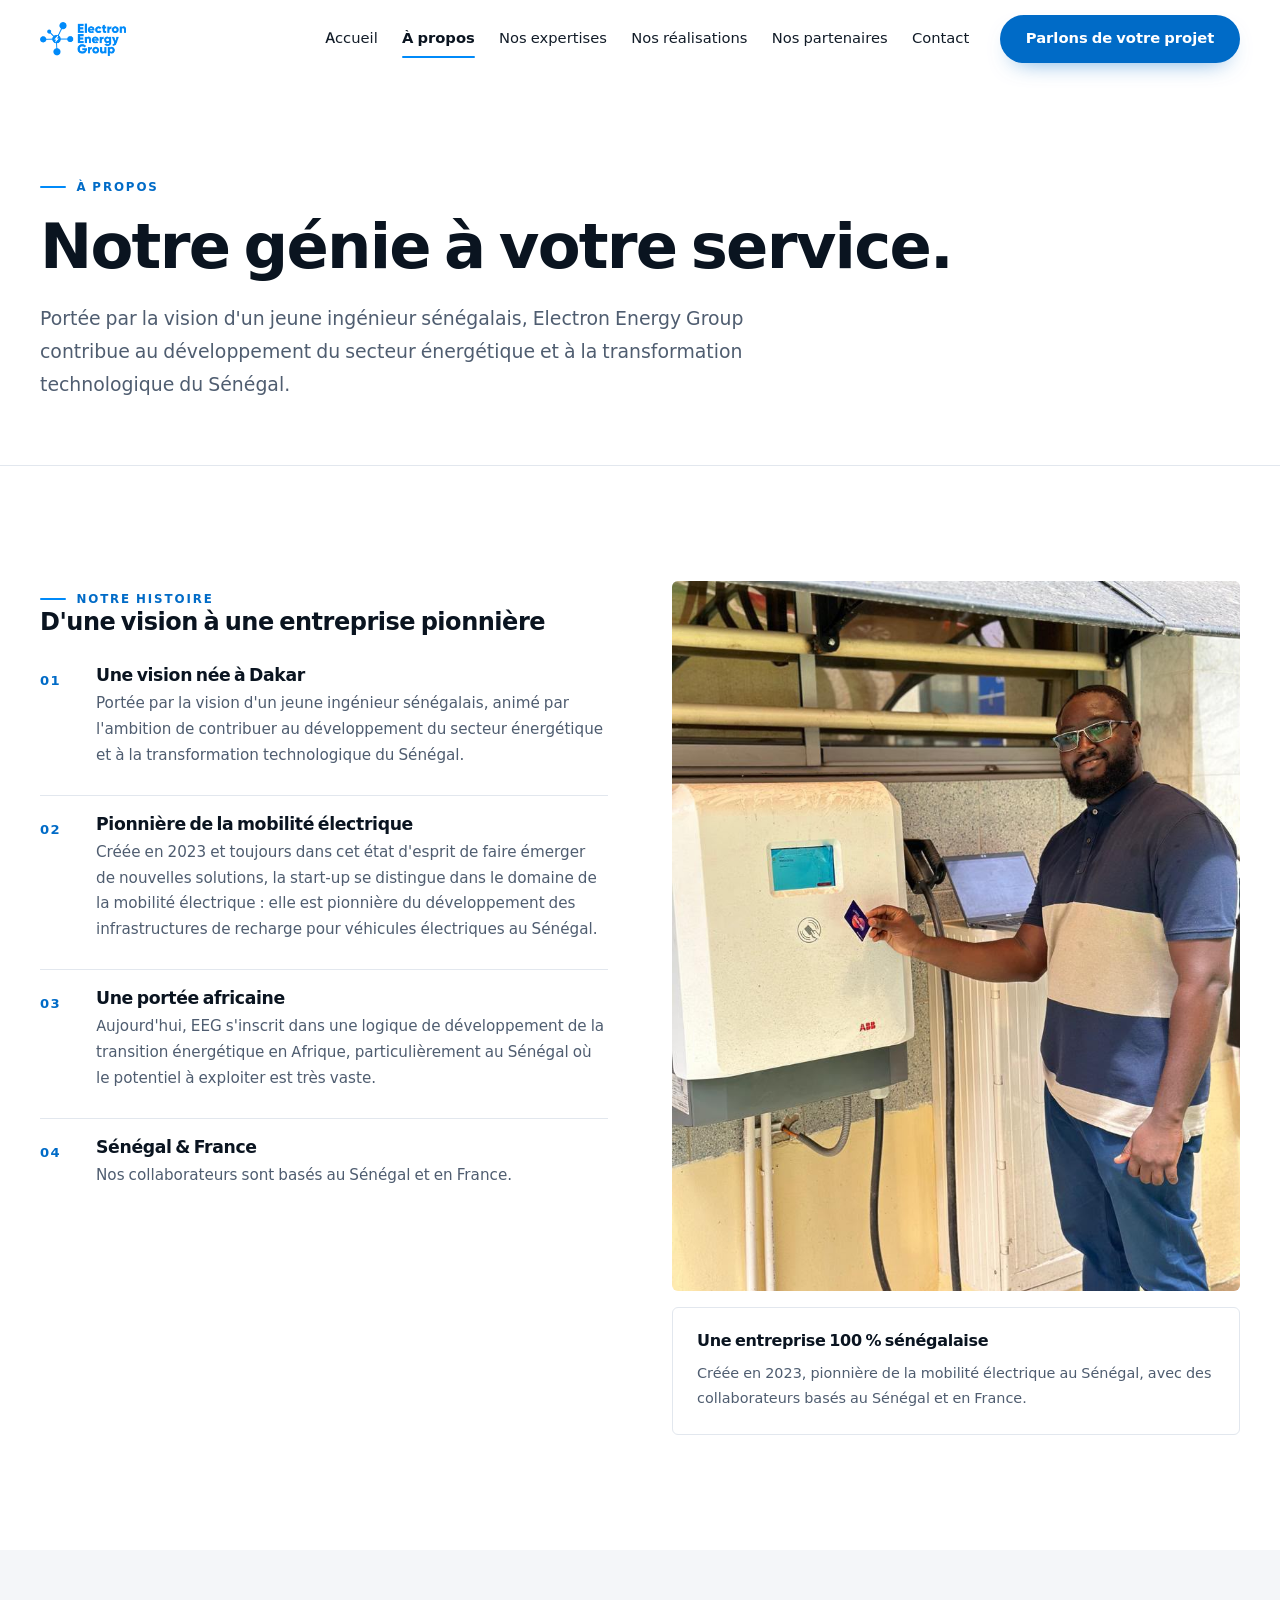
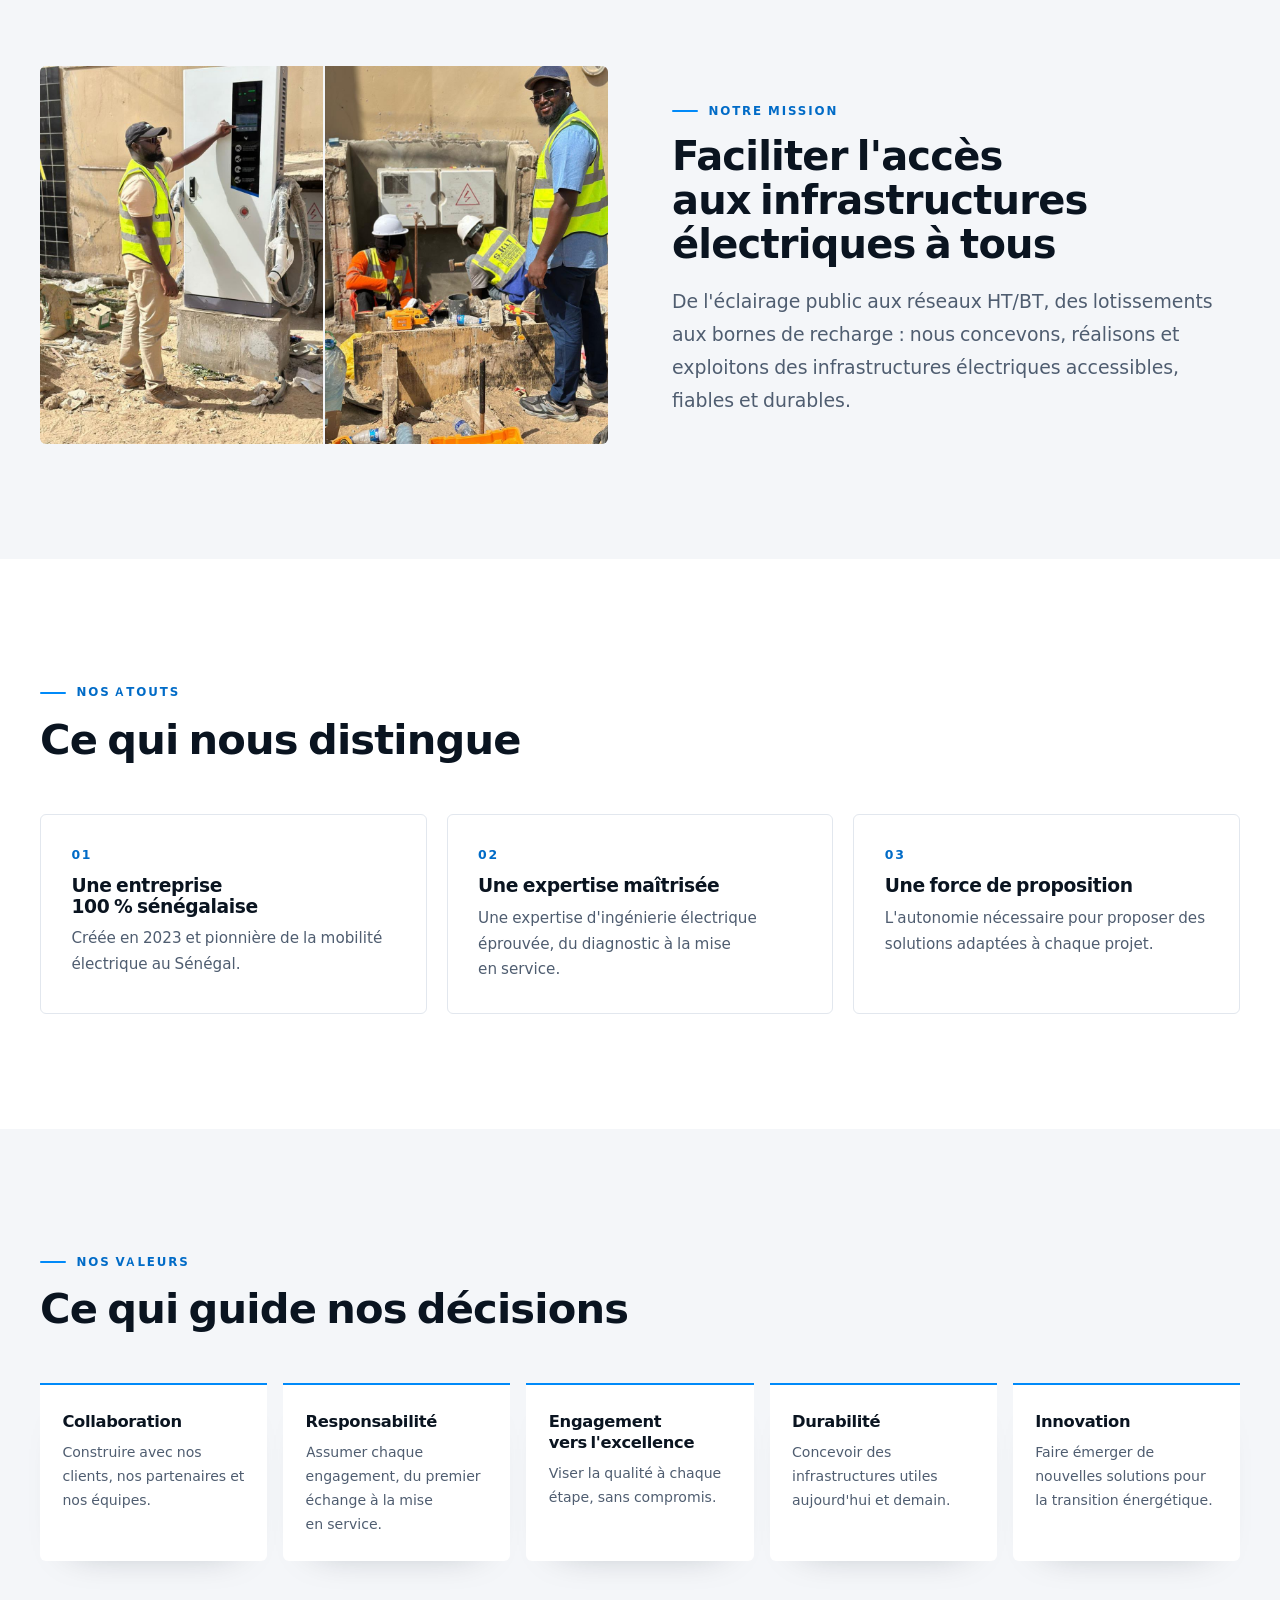
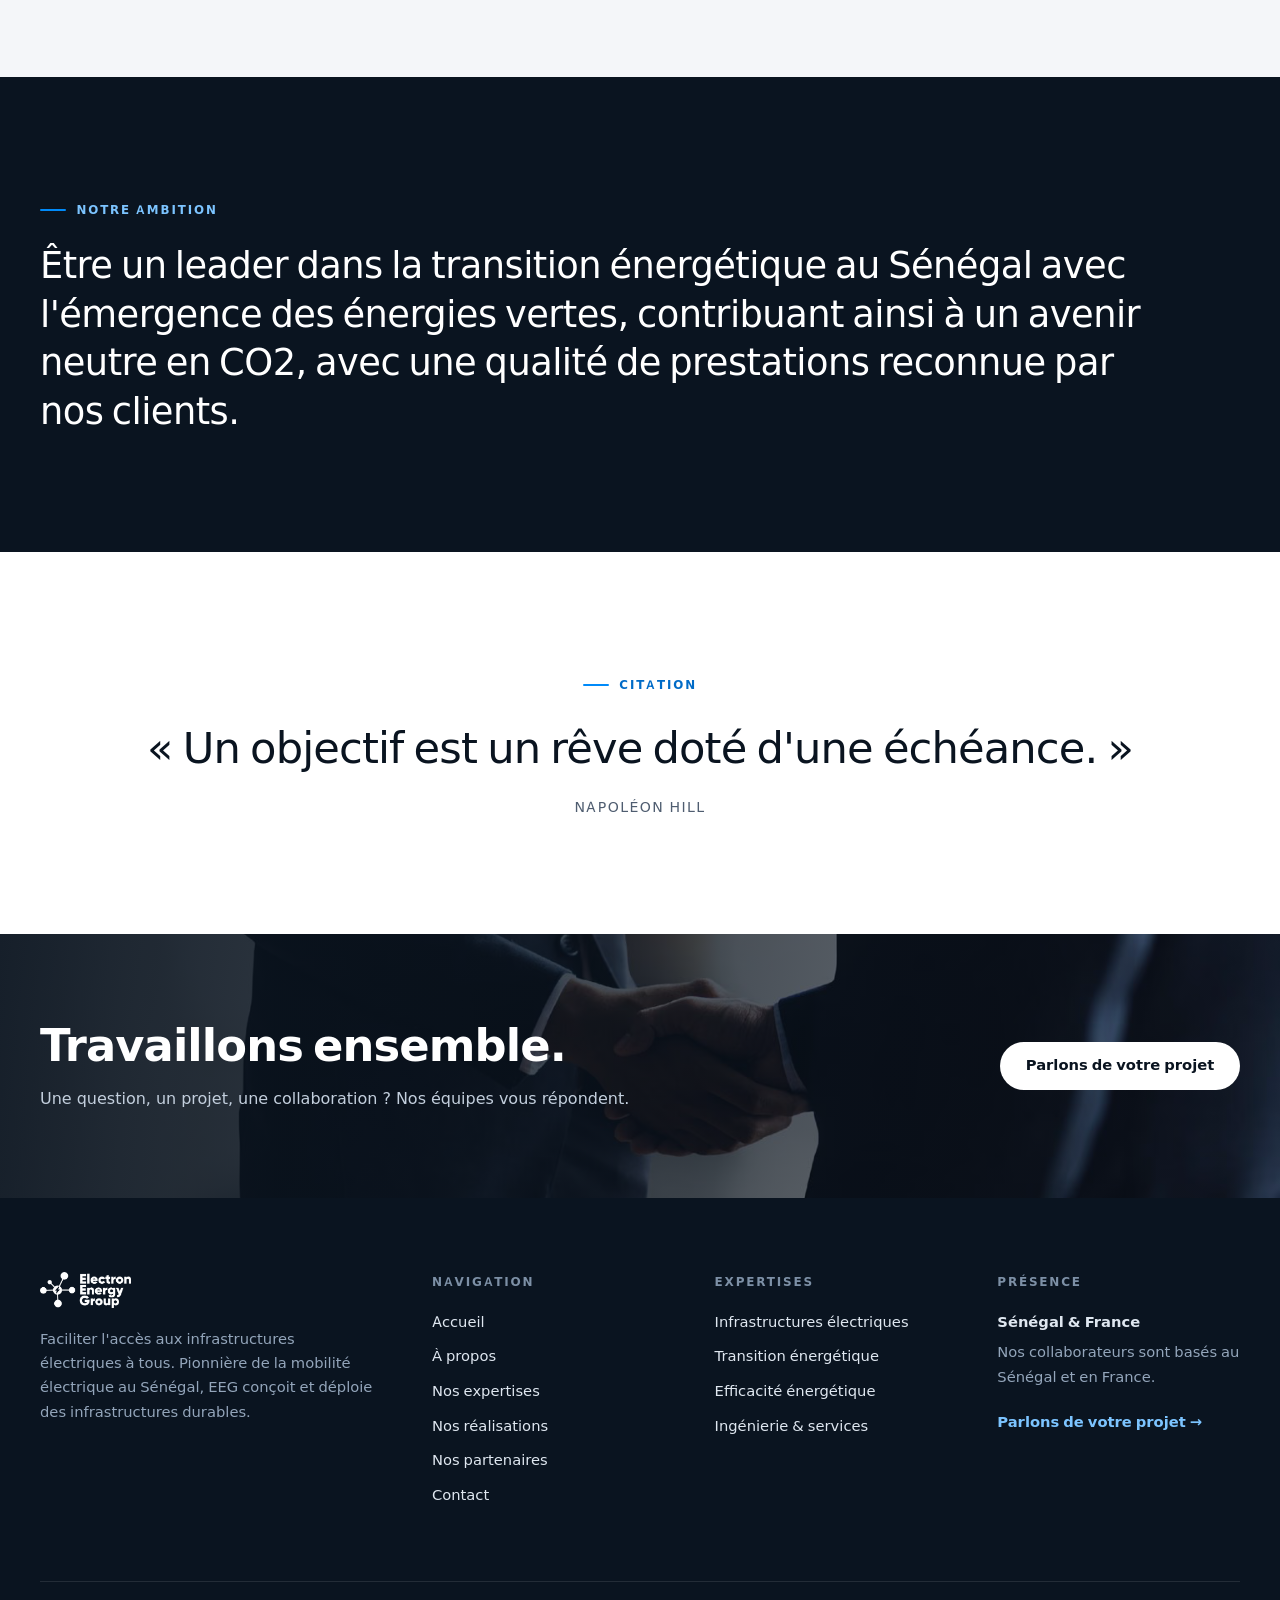
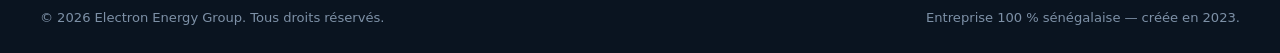
==== a-propos.html @ b35af1af "Publication initiale du site Electron Energy Group" ====
<!DOCTYPE html>
<html lang="fr">
<head>
  <meta charset="utf-8">
  <meta name="viewport" content="width=device-width, initial-scale=1">
  <title>À propos — Electron Energy Group | Notre génie à votre service</title>
  <meta name="description" content="Portée par un jeune ingénieur sénégalais, EEG contribue au développement du secteur énergétique et à la transformation technologique du Sénégal depuis 2023.">
  <link rel="canonical" href="https://electron-energy-group.example/a-propos.html">
  <meta property="og:type" content="website">
  <meta property="og:site_name" content="Electron Energy Group">
  <meta property="og:title" content="À propos — Electron Energy Group">
  <meta property="og:description" content="Notre génie à votre service : une entreprise sénégalaise créée en 2023, pionnière de la mobilité électrique au Sénégal.">
  <meta property="og:url" content="https://electron-energy-group.example/a-propos.html">
  <meta property="og:image" content="https://electron-energy-group.example/assets/img/realisation2.jpeg">
  <meta property="og:image:alt" content="Infrastructure électrique déployée par Electron Energy Group au Sénégal">
  <meta property="og:locale" content="fr_FR">
  <meta name="twitter:card" content="summary_large_image">
  <meta name="theme-color" content="#008af9">
  <link rel="icon" href="assets/img/favicon.ico" sizes="any">
  <link rel="icon" type="image/png" sizes="32x32" href="assets/img/favicon-32.png">
  <link rel="icon" type="image/png" sizes="16x16" href="assets/img/favicon-16.png">
  <link rel="apple-touch-icon" sizes="180x180" href="assets/img/favicon-180.png">
  <link rel="preload" href="assets/fonts/space-grotesk-latin.woff2" as="font" type="font/woff2" crossorigin>
  <link rel="preload" href="assets/fonts/inter-latin.woff2" as="font" type="font/woff2" crossorigin>
  <link rel="stylesheet" href="assets/css/style.css">
  <script>document.documentElement.classList.add('js');</script>
</head>
<body data-page="a-propos">
  <a class="skip-link" href="#contenu">Aller au contenu</a>

  <header class="site-header" id="entete">
    <div class="container header-inner">
      <a class="brand" href="index.html" aria-label="Electron Energy Group — accueil">
        <img src="assets/img/logo-eeg-320.png" alt="Electron Energy Group" width="320" height="127">
      </a>

      <nav class="main-nav" id="nav-principal" aria-label="Navigation principale">
        <ul>
          <li><a class="nav-link" href="index.html">Accueil</a></li>
          <li><a class="nav-link" href="a-propos.html" aria-current="page">À propos</a></li>
          <li><a class="nav-link" href="expertises.html">Nos expertises</a></li>
          <li><a class="nav-link" href="realisations.html">Nos réalisations</a></li>
          <li><a class="nav-link" href="partenaires.html">Nos partenaires</a></li>
          <li><a class="nav-link" href="contact.html">Contact</a></li>
        </ul>
        <a class="btn btn--primary nav-cta" href="contact.html">Parlons de votre projet</a>
      </nav>

      <button class="nav-toggle" type="button" aria-expanded="false" aria-controls="nav-principal" aria-label="Ouvrir le menu de navigation">
        <span></span><span></span><span></span>
      </button>
    </div>
  </header>

  <main id="contenu">
    <section class="page-hero">
      <div class="container">
        <p class="kicker">À propos</p>
        <h1>Notre génie à votre service.</h1>
        <p class="lead">Portée par la vision d'un jeune ingénieur sénégalais, Electron Energy Group contribue au développement du secteur énergétique et à la transformation technologique du Sénégal.</p>
      </div>
    </section>

    <!-- Le récit -->
    <section class="section" aria-labelledby="titre-recit">
      <div class="container split" style="align-items:start">
        <div class="reveal">
          <p class="kicker">Notre histoire</p>
          <h2 id="titre-recit" style="margin-bottom:1.9rem">D'une vision à une entreprise pionnière</h2>

          <ol class="story-list">
            <li class="story-item">
              <span class="story-num" aria-hidden="true">01</span>
              <div>
                <h3>Une vision née à Dakar</h3>
                <p>Portée par la vision d'un jeune ingénieur sénégalais, animé par l'ambition de contribuer au développement du secteur énergétique et à la transformation technologique du Sénégal.</p>
              </div>
            </li>
            <li class="story-item">
              <span class="story-num" aria-hidden="true">02</span>
              <div>
                <h3>Pionnière de la mobilité électrique</h3>
                <p>Créée en 2023 et toujours dans cet état d'esprit de faire émerger de nouvelles solutions, la start-up se distingue dans le domaine de la mobilité électrique : elle est pionnière du développement des infrastructures de recharge pour véhicules électriques au Sénégal.</p>
              </div>
            </li>
            <li class="story-item">
              <span class="story-num" aria-hidden="true">03</span>
              <div>
                <h3>Une portée africaine</h3>
                <p>Aujourd'hui, EEG s'inscrit dans une logique de développement de la transition énergétique en Afrique, particulièrement au Sénégal où le potentiel à exploiter est très vaste.</p>
              </div>
            </li>
            <li class="story-item">
              <span class="story-num" aria-hidden="true">04</span>
              <div>
                <h3>Sénégal &amp; France</h3>
                <p>Nos collaborateurs sont basés au Sénégal et en France.</p>
              </div>
            </li>
          </ol>
        </div>

        <div class="reveal" data-delai="1">
          <div class="split-media split-media--portrait">
            <img src="assets/img/realisation1.jpeg" alt="Réalisation d'EEG — infrastructure électrique déployée au Sénégal" width="810" height="1080" loading="lazy" decoding="async">
          </div>
          <div class="info-card" style="margin-top:1rem">
            <h3>Une entreprise 100 % sénégalaise</h3>
            <p>Créée en 2023, pionnière de la mobilité électrique au Sénégal, avec des collaborateurs basés au Sénégal et en France.</p>
          </div>
        </div>
      </div>
    </section>

    <!-- Mission -->
    <section class="section section--alt" aria-labelledby="titre-mission">
      <div class="container split split--media-first">
        <div class="media-pair media-pair--portrait reveal" style="border-radius:var(--radius)">
          <img src="assets/img/realisation2.jpeg" alt="Réalisation d'EEG — réseaux et raccordements électriques sur le terrain" width="810" height="1080" loading="lazy" decoding="async">
          <img src="assets/img/realisation3.jpeg" alt="Réalisation d'EEG — installation électrique sur le terrain au Sénégal" width="810" height="1080" loading="lazy" decoding="async">
        </div>
        <div class="split-copy reveal" data-delai="1">
          <p class="kicker">Notre mission</p>
          <h2 id="titre-mission">Faciliter l'accès aux infrastructures électriques à tous</h2>
          <p class="lead">De l'éclairage public aux réseaux HT/BT, des lotissements aux bornes de recharge : nous concevons, réalisons et exploitons des infrastructures électriques accessibles, fiables et durables.</p>
        </div>
      </div>
    </section>

    <!-- Atouts -->
    <section class="section" aria-labelledby="titre-atouts">
      <div class="container">
        <div class="section-head">
          <div class="section-head-copy reveal">
            <p class="kicker">Nos atouts</p>
            <h2 id="titre-atouts">Ce qui nous distingue</h2>
          </div>
        </div>

        <div class="grid-3">
          <article class="card reveal" style="padding:1.9rem">
            <p class="expertise-index">01</p>
            <h3 style="margin-top:.6rem">Une entreprise 100 % sénégalaise</h3>
            <p style="margin-top:.5rem;font-size:.95rem;color:var(--ardoise)">Créée en 2023 et pionnière de la mobilité électrique au Sénégal.</p>
          </article>
          <article class="card reveal" data-delai="1" style="padding:1.9rem">
            <p class="expertise-index">02</p>
            <h3 style="margin-top:.6rem">Une expertise maîtrisée</h3>
            <p style="margin-top:.5rem;font-size:.95rem;color:var(--ardoise)">Une expertise d'ingénierie électrique éprouvée, du diagnostic à la mise en service.</p>
          </article>
          <article class="card reveal" data-delai="2" style="padding:1.9rem">
            <p class="expertise-index">03</p>
            <h3 style="margin-top:.6rem">Une force de proposition</h3>
            <p style="margin-top:.5rem;font-size:.95rem;color:var(--ardoise)">L'autonomie nécessaire pour proposer des solutions adaptées à chaque projet.</p>
          </article>
        </div>
      </div>
    </section>

    <!-- Valeurs -->
    <section class="section section--alt" aria-labelledby="titre-valeurs">
      <div class="container">
        <div class="section-head">
          <div class="section-head-copy reveal">
            <p class="kicker">Nos valeurs</p>
            <h2 id="titre-valeurs">Ce qui guide nos décisions</h2>
          </div>
        </div>

        <div class="values-grid">
          <article class="value-card reveal">
            <h3>Collaboration</h3>
            <p>Construire avec nos clients, nos partenaires et nos équipes.</p>
          </article>
          <article class="value-card reveal" data-delai="1">
            <h3>Responsabilité</h3>
            <p>Assumer chaque engagement, du premier échange à la mise en service.</p>
          </article>
          <article class="value-card reveal" data-delai="2">
            <h3>Engagement vers l'excellence</h3>
            <p>Viser la qualité à chaque étape, sans compromis.</p>
          </article>
          <article class="value-card reveal" data-delai="3">
            <h3>Durabilité</h3>
            <p>Concevoir des infrastructures utiles aujourd'hui et demain.</p>
          </article>
          <article class="value-card reveal" data-delai="3">
            <h3>Innovation</h3>
            <p>Faire émerger de nouvelles solutions pour la transition énergétique.</p>
          </article>
        </div>
      </div>
    </section>

    <!-- Ambition -->
    <section class="section quote-band" aria-labelledby="titre-ambition">
      <div class="container">
        <p class="kicker reveal">Notre ambition</p>
        <blockquote id="titre-ambition" class="reveal" data-delai="1" style="margin-top:1.4rem">Être un leader dans la transition énergétique au Sénégal avec l'émergence des énergies vertes, contribuant ainsi à un avenir neutre en CO2, avec une qualité de prestations reconnue par nos clients.</blockquote>
      </div>
    </section>

    <!-- Citation -->
    <section class="section" aria-labelledby="titre-citation">
      <div class="container citation">
        <p class="kicker reveal" style="justify-content:center">Citation</p>
        <blockquote id="titre-citation" class="reveal" data-delai="1" style="margin-top:1.6rem">« Un objectif est un rêve doté d'une échéance. »</blockquote>
        <cite class="reveal" data-delai="2">Napoléon Hill</cite>
      </div>
    </section>

    <!-- CTA -->
    <section class="cta-band" aria-labelledby="titre-cta">
      <div class="cta-band-bg" aria-hidden="true">
        <picture>
          <source srcset="assets/img/bande-travaillons.avif" type="image/avif">
          <source srcset="assets/img/bande-travaillons.webp" type="image/webp">
          <img src="assets/img/bande-travaillons.jpg" alt="" width="1536" height="615" loading="lazy" decoding="async">
        </picture>
      </div>
      <div class="container cta-inner">
        <div>
          <h2 id="titre-cta">Travaillons ensemble.</h2>
          <p>Une question, un projet, une collaboration ? Nos équipes vous répondent.</p>
        </div>
        <a class="btn btn--light" href="contact.html">Parlons de votre projet</a>
      </div>
    </section>
  </main>

  <footer class="site-footer">
    <div class="container footer-grid">
      <div class="footer-brand">
        <img src="assets/img/logo-eeg-blanc-320.png" alt="Electron Energy Group" width="320" height="127" loading="lazy">
        <p>Faciliter l'accès aux infrastructures électriques à tous. Pionnière de la mobilité électrique au Sénégal, EEG conçoit et déploie des infrastructures durables.</p>
      </div>

      <nav aria-label="Navigation du pied de page">
        <p class="footer-title">Navigation</p>
        <ul class="footer-list">
          <li><a href="index.html">Accueil</a></li>
          <li><a href="a-propos.html">À propos</a></li>
          <li><a href="expertises.html">Nos expertises</a></li>
          <li><a href="realisations.html">Nos réalisations</a></li>
          <li><a href="partenaires.html">Nos partenaires</a></li>
          <li><a href="contact.html">Contact</a></li>
        </ul>
      </nav>

      <div>
        <p class="footer-title">Expertises</p>
        <ul class="footer-list">
          <li><a href="expertises.html#infrastructures">Infrastructures électriques</a></li>
          <li><a href="expertises.html#transition">Transition énergétique</a></li>
          <li><a href="expertises.html#efficacite">Efficacité énergétique</a></li>
          <li><a href="expertises.html#ingenierie">Ingénierie &amp; services</a></li>
        </ul>
      </div>

      <div>
        <p class="footer-title">Présence</p>
        <p class="footer-note"><strong>Sénégal &amp; France</strong>Nos collaborateurs sont basés au Sénégal et en France.</p>
        <a class="footer-cta" href="contact.html">Parlons de votre projet →</a>
      </div>
    </div>

    <div class="container footer-bottom">
      <p>© <span id="annee">2026</span> Electron Energy Group. Tous droits réservés.</p>
      <p>Entreprise 100 % sénégalaise — créée en 2023.</p>
    </div>
  </footer>

  <script src="assets/js/main.js" defer></script>
</body>
</html>
---- assets/css/style.css ----
/* ==========================================================================
   Electron Energy Group — Feuille de styles du site institutionnel
   Typographie : Space Grotesk (titres) + Inter (texte) — auto-hébergées
   Palette : bleu de marque #008af9, encre #0a1420, neutres élégants
   ========================================================================== */

/* ----------------------------- Polices ----------------------------- */
@font-face {
  font-family: 'Space Grotesk';
  font-style: normal;
  font-weight: 400 700;
  font-display: swap;
  src: url('../fonts/space-grotesk-latin.woff2') format('woff2');
  unicode-range: U+0000-00FF, U+0131, U+0152-0153, U+02BB-02BC, U+02C6, U+02DA,
    U+02DC, U+0304, U+0308, U+0329, U+2000-206F, U+2074, U+20AC, U+2122, U+2191,
    U+2193, U+2212, U+2215, U+FEFF, U+FFFD;
}
@font-face {
  font-family: 'Space Grotesk';
  font-style: normal;
  font-weight: 400 700;
  font-display: swap;
  src: url('../fonts/space-grotesk-latin-ext.woff2') format('woff2');
  unicode-range: U+0100-02BA, U+02BD-02C5, U+02C7-02CC, U+02CE-02D7, U+02DD-02FF,
    U+0304, U+0308, U+0329, U+1D00-1DBF, U+1E00-1E9F, U+1EF2-1EFF, U+2020,
    U+20A0-20AB, U+20AD-20C0, U+2113, U+2C60-2C7F, U+A720-A7FF;
}
@font-face {
  font-family: 'Inter';
  font-style: normal;
  font-weight: 400 700;
  font-display: swap;
  src: url('../fonts/inter-latin.woff2') format('woff2');
  unicode-range: U+0000-00FF, U+0131, U+0152-0153, U+02BB-02BC, U+02C6, U+02DA,
    U+02DC, U+0304, U+0308, U+0329, U+2000-206F, U+2074, U+20AC, U+2122, U+2191,
    U+2193, U+2212, U+2215, U+FEFF, U+FFFD;
}
@font-face {
  font-family: 'Inter';
  font-style: normal;
  font-weight: 400 700;
  font-display: swap;
  src: url('../fonts/inter-latin-ext.woff2') format('woff2');
  unicode-range: U+0100-02BA, U+02BD-02C5, U+02C7-02CC, U+02CE-02D7, U+02DD-02FF,
    U+0304, U+0308, U+0329, U+1D00-1DBF, U+1E00-1E9F, U+1EF2-1EFF, U+2020,
    U+20A0-20AB, U+20AD-20C0, U+2113, U+2C60-2C7F, U+A720-A7FF;
}

/* ----------------------------- Fondations ----------------------------- */
:root {
  --bleu: #008af9;
  --bleu-700: #006bc7;
  --bleu-800: #0059a8;
  --nuit: #0a1420;
  --encre: #121c28;
  --ardoise: #4f5d70;
  --brume: #f4f6f9;
  --ligne: #e2e7ee;
  --ligne-forte: #cbd5e1;
  --azur: #e9f3fe;
  --blanc: #ffffff;
  --font-display: 'Space Grotesk', 'Inter', system-ui, sans-serif;
  --font-body: 'Inter', system-ui, -apple-system, 'Segoe UI', sans-serif;
  --gouttiere: clamp(1.25rem, 4vw, 2.5rem);
  --radius: 6px;
  --section-y: clamp(4.25rem, 9vw, 7.5rem);
  --tete-h: 78px;
}

*,
*::before,
*::after {
  box-sizing: border-box;
}

html {
  scroll-behavior: smooth;
  -webkit-text-size-adjust: 100%;
}

section[id],
article[id],
div[id] {
  scroll-margin-top: calc(var(--tete-h) + 1rem);
}

body {
  margin: 0;
  font-family: var(--font-body);
  font-size: 1rem;
  line-height: 1.7;
  color: var(--encre);
  background: var(--blanc);
  -webkit-font-smoothing: antialiased;
  text-rendering: optimizeLegibility;
}

h1,
h2,
h3,
h4 {
  margin: 0;
  font-family: var(--font-display);
  font-weight: 600;
  line-height: 1.1;
  letter-spacing: -0.02em;
  color: var(--nuit);
  text-wrap: balance;
}

p {
  margin: 0;
  text-wrap: pretty;
}

ul,
ol {
  margin: 0;
  padding: 0;
}

img {
  max-width: 100%;
  height: auto;
}

a {
  color: var(--bleu-700);
  text-decoration-thickness: 1px;
  text-underline-offset: 3px;
}

a:hover {
  color: var(--bleu-800);
}

:focus-visible {
  outline: 2px solid var(--bleu);
  outline-offset: 3px;
  border-radius: 2px;
}

::selection {
  background: var(--bleu);
  color: #fff;
}

/* ----------------------------- Utilitaires ----------------------------- */
.container {
  width: min(100% - 2 * var(--gouttiere), 1200px);
  margin-inline: auto;
}

.section {
  padding-block: var(--section-y);
}

.section--serree {
  padding-block: clamp(3rem, 6vw, 4.5rem);
}

.section--alt {
  background: var(--brume);
}

.section--nuit {
  background: var(--nuit);
  color: #e7edf5;
}

.section--nuit h2,
.section--nuit h3 {
  color: #fff;
}

.section--nuit .lead,
.section--nuit .point-list li,
.section--nuit .section-note,
.section--nuit .figure figcaption {
  color: #b9c6d6;
}

.sr-only {
  position: absolute;
  width: 1px;
  height: 1px;
  padding: 0;
  margin: -1px;
  overflow: hidden;
  clip: rect(0 0 0 0);
  white-space: nowrap;
  border: 0;
}

.skip-link {
  position: fixed;
  top: 0.75rem;
  left: 0.75rem;
  z-index: 200;
  padding: 0.7rem 1.1rem;
  background: var(--nuit);
  color: #fff;
  border-radius: 4px;
  font-size: 0.9rem;
  font-weight: 600;
  text-decoration: none;
  transform: translateY(-160%);
  transition: transform 0.2s ease;
}

.skip-link:focus-visible {
  transform: none;
  color: #fff;
}

.kicker {
  display: inline-flex;
  align-items: center;
  gap: 0.65rem;
  font-family: var(--font-body);
  font-size: 0.74rem;
  font-weight: 600;
  letter-spacing: 0.16em;
  text-transform: uppercase;
  color: var(--bleu-700);
}

.kicker::before {
  content: '';
  width: 26px;
  height: 2px;
  background: var(--bleu);
  border-radius: 2px;
}

.lead {
  font-size: clamp(1.04rem, 1.5vw, 1.18rem);
  line-height: 1.75;
  color: var(--ardoise);
  max-width: 62ch;
}

.section-head {
  display: flex;
  align-items: flex-end;
  justify-content: space-between;
  gap: 2rem;
  margin-bottom: clamp(2.2rem, 4vw, 3.2rem);
}

.section-head .section-head-copy {
  max-width: 720px;
}

.section-head h2 {
  font-size: clamp(1.75rem, 3.4vw, 2.6rem);
  margin-top: 0.9rem;
}

.section-head .lead {
  margin-top: 1rem;
}

.link-arrow {
  display: inline-flex;
  align-items: center;
  gap: 0.5rem;
  font-size: 0.92rem;
  font-weight: 600;
  color: var(--bleu-700);
  text-decoration: none;
  white-space: nowrap;
}

.link-arrow::after {
  content: '→';
  transition: transform 0.2s ease;
}

.link-arrow:hover::after {
  transform: translateX(4px);
}

/* Animation d'apparition */
html.js .reveal {
  opacity: 0;
  transform: translateY(18px);
  transition: opacity 0.7s ease, transform 0.7s ease;
}

html.js .reveal.is-visible {
  opacity: 1;
  transform: none;
}

html.js .reveal[data-delai='1'] {
  transition-delay: 0.08s;
}

html.js .reveal[data-delai='2'] {
  transition-delay: 0.16s;
}

html.js .reveal[data-delai='3'] {
  transition-delay: 0.24s;
}

/* ----------------------------- Boutons ----------------------------- */
.btn {
  display: inline-flex;
  align-items: center;
  justify-content: center;
  gap: 0.55rem;
  padding: 0.88rem 1.55rem;
  border: 1px solid transparent;
  border-radius: 999px;
  font-family: var(--font-body);
  font-size: 0.92rem;
  font-weight: 600;
  line-height: 1.2;
  text-decoration: none;
  cursor: pointer;
  transition: background 0.2s ease, color 0.2s ease, border-color 0.2s ease,
    transform 0.2s ease, box-shadow 0.2s ease;
}

.btn--primary {
  background: var(--bleu-700);
  color: #fff;
  box-shadow: 0 10px 24px -14px rgba(0, 107, 199, 0.75);
}

.btn--primary:hover {
  background: var(--bleu-800);
  color: #fff;
  transform: translateY(-1px);
}

.btn--ghost {
  background: transparent;
  border-color: var(--ligne-forte);
  color: var(--nuit);
}

.btn--ghost:hover {
  border-color: var(--bleu);
  color: var(--bleu-700);
}

.btn--light {
  background: #fff;
  color: var(--nuit);
}

.btn--light:hover {
  background: var(--azur);
  color: var(--nuit);
}

.btn--sm {
  padding: 0.65rem 1.15rem;
  font-size: 0.86rem;
}

.btn-group {
  display: flex;
  flex-wrap: wrap;
  gap: 0.8rem;
  margin-top: 1.9rem;
}

/* ----------------------------- En-tête ----------------------------- */
.site-header {
  position: sticky;
  top: 0;
  z-index: 100;
  background: rgba(255, 255, 255, 0.92);
  -webkit-backdrop-filter: blur(14px);
  backdrop-filter: blur(14px);
  border-bottom: 1px solid transparent;
  transition: box-shadow 0.25s ease, border-color 0.25s ease,
    background 0.25s ease;
}

.site-header.is-scrolled {
  border-bottom-color: var(--ligne);
  box-shadow: 0 12px 34px -26px rgba(10, 20, 32, 0.5);
}

.header-inner {
  display: flex;
  align-items: center;
  justify-content: space-between;
  gap: 2rem;
  height: var(--tete-h);
}

.brand {
  display: inline-flex;
  align-items: center;
  flex-shrink: 0;
}

.brand img {
  display: block;
  height: 34px;
  width: auto;
}

.main-nav {
  display: flex;
  align-items: center;
  gap: clamp(1rem, 2.4vw, 2.2rem);
}

.main-nav ul {
  display: flex;
  align-items: center;
  gap: clamp(0.9rem, 1.9vw, 1.7rem);
  list-style: none;
}

.nav-link {
  position: relative;
  display: inline-block;
  padding: 0.4rem 0;
  font-size: 0.92rem;
  font-weight: 500;
  color: var(--encre);
  text-decoration: none;
  white-space: nowrap;
}

.nav-link::after {
  content: '';
  position: absolute;
  left: 0;
  bottom: 0;
  width: 100%;
  height: 2px;
  background: var(--bleu);
  border-radius: 2px;
  transform: scaleX(0);
  transform-origin: left;
  transition: transform 0.25s ease;
}

.nav-link:hover::after,
.nav-link[aria-current='page']::after {
  transform: scaleX(1);
}

.nav-link[aria-current='page'] {
  font-weight: 600;
  color: var(--nuit);
}

.nav-toggle {
  display: none;
  align-items: center;
  justify-content: center;
  flex-direction: column;
  gap: 5px;
  width: 44px;
  height: 44px;
  padding: 0;
  border: 0;
  border-radius: 999px;
  background: transparent;
  cursor: pointer;
}

.nav-toggle span {
  display: block;
  width: 22px;
  height: 2px;
  border-radius: 2px;
  background: var(--nuit);
  transition: transform 0.3s ease, opacity 0.2s ease, background 0.2s ease;
}

/* État menu ouvert (mobile) */
body.nav-open {
  overflow: hidden;
}

body.nav-open .site-header {
  background: var(--nuit);
  border-bottom-color: transparent;
  box-shadow: none;
}

body.nav-open .brand img {
  filter: brightness(0) invert(1);
}

body.nav-open .nav-toggle span {
  background: #fff;
}

body.nav-open .nav-toggle span:nth-child(1) {
  transform: translateY(7px) rotate(45deg);
}

body.nav-open .nav-toggle span:nth-child(2) {
  opacity: 0;
}

body.nav-open .nav-toggle span:nth-child(3) {
  transform: translateY(-7px) rotate(-45deg);
}

/* ----------------------------- Héros ----------------------------- */
.hero-home {
  padding-block: clamp(3.5rem, 7vw, 6rem);
  overflow: hidden;
}

.hero-grid {
  display: grid;
  grid-template-columns: 1.04fr 0.96fr;
  align-items: center;
  gap: clamp(2.5rem, 6vw, 5.5rem);
}

.hero-copy .kicker {
  margin-bottom: 1.15rem;
}

.hero-copy h1 {
  font-size: clamp(2.5rem, 5.4vw, 4.4rem);
  letter-spacing: -0.03em;
}

.hero-copy h1 em {
  font-style: normal;
  color: var(--bleu);
}

.hero-copy .lead {
  margin-top: 1.5rem;
  max-width: 46ch;
}

.hero-frame {
  position: relative;
}

.hero-frame::before {
  content: '';
  position: absolute;
  inset: 16px -16px -16px 16px;
  border: 1px solid var(--ligne-forte);
  border-radius: var(--radius);
}

.hero-media {
  position: relative;
  aspect-ratio: 4 / 3;
  overflow: hidden;
  border-radius: var(--radius);
  background: var(--brume);
}

.hero-media img {
  display: block;
  width: 100%;
  height: 100%;
  object-fit: cover;
}

.hero-media::after {
  content: '';
  position: absolute;
  inset: auto 0 0 0;
  height: 34%;
  background: linear-gradient(to top, rgba(10, 20, 32, 0.32), transparent);
  pointer-events: none;
}

.page-hero {
  padding-block: clamp(3.4rem, 7vw, 5.6rem) clamp(2.6rem, 5vw, 4rem);
  border-bottom: 1px solid var(--ligne);
}

.page-hero .kicker {
  margin-bottom: 1rem;
}

.page-hero h1 {
  font-size: clamp(2.3rem, 5vw, 3.9rem);
  letter-spacing: -0.028em;
  max-width: 22ch;
}

.page-hero .lead {
  margin-top: 1.3rem;
}

/* ----------------------------- Chiffres clés ----------------------------- */
.stats {
  border-block: 1px solid var(--ligne);
  background: var(--blanc);
}

.stats-grid {
  display: grid;
  grid-template-columns: repeat(4, 1fr);
}

.stat {
  padding: clamp(1.6rem, 3vw, 2.5rem) clamp(1rem, 2.2vw, 2rem);
  border-left: 1px solid var(--ligne);
}

.stat:first-child {
  border-left: 0;
  padding-left: 0;
}

.stat-value {
  font-family: var(--font-display);
  font-size: clamp(1.75rem, 3vw, 2.45rem);
  font-weight: 600;
  line-height: 1.05;
  letter-spacing: -0.02em;
  color: var(--nuit);
}

.stat-label {
  margin-top: 0.5rem;
  font-size: 0.86rem;
  line-height: 1.5;
  color: var(--ardoise);
}

/* ----------------------------- Cartes & grilles ----------------------------- */
.card {
  background: #fff;
  border: 1px solid var(--ligne);
  border-radius: var(--radius);
  transition: transform 0.25s ease, box-shadow 0.25s ease, border-color 0.25s ease;
}

.card:hover {
  transform: translateY(-4px);
  border-color: var(--ligne-forte);
  box-shadow: 0 26px 54px -34px rgba(10, 20, 32, 0.45);
}

.grid-2 {
  display: grid;
  grid-template-columns: repeat(2, 1fr);
  gap: 1.25rem;
}

.grid-3 {
  display: grid;
  grid-template-columns: repeat(3, 1fr);
  gap: 1.25rem;
}

.expertise-card {
  position: relative;
  overflow: hidden;
  padding: clamp(1.5rem, 3vw, 2.1rem);
  display: flex;
  flex-direction: column;
  gap: 0.8rem;
}

.expertise-card::before {
  content: '';
  position: absolute;
  inset: 0 0 auto 0;
  height: 3px;
  background: var(--bleu);
  transform: scaleX(0);
  transform-origin: left;
  transition: transform 0.35s ease;
}

.expertise-card:hover::before {
  transform: scaleX(1);
}

.expertise-index {
  font-family: var(--font-display);
  font-size: 0.78rem;
  font-weight: 600;
  letter-spacing: 0.14em;
  color: var(--bleu-700);
}

.expertise-card h3 {
  font-size: clamp(1.12rem, 1.7vw, 1.32rem);
}

.expertise-card p {
  font-size: 0.95rem;
  color: var(--ardoise);
}

.expertise-card ul {
  list-style: none;
  display: grid;
  gap: 0.35rem;
  margin-top: 0.2rem;
}

.expertise-card li {
  position: relative;
  padding-left: 1.1rem;
  font-size: 0.9rem;
  color: var(--ardoise);
}

.expertise-card li::before {
  content: '';
  position: absolute;
  left: 0;
  top: 0.62em;
  width: 6px;
  height: 6px;
  border-radius: 50%;
  background: var(--bleu);
}

/* Réalisations */
.realisation-card {
  display: flex;
  flex-direction: column;
  overflow: hidden;
  padding: 0;
}

.realisation-card .media {
  aspect-ratio: 4 / 3;
  overflow: hidden;
  background: var(--brume);
}

.realisation-card .media img {
  display: block;
  width: 100%;
  height: 100%;
  object-fit: cover;
  transition: transform 0.6s ease;
}

.realisation-card:hover .media img {
  transform: scale(1.04);
}

.realisation-body {
  display: flex;
  flex-direction: column;
  align-items: flex-start;
  gap: 0.55rem;
  padding: 1.35rem 1.5rem 1.6rem;
  flex: 1;
}

.realisation-body h3 {
  font-size: 1.08rem;
  line-height: 1.25;
}

.realisation-body p {
  font-size: 0.92rem;
  color: var(--ardoise);
}

.chip {
  display: inline-flex;
  align-items: center;
  padding: 0.28rem 0.72rem;
  border-radius: 999px;
  background: var(--azur);
  color: var(--bleu-700);
  font-size: 0.7rem;
  font-weight: 600;
  letter-spacing: 0.06em;
  text-transform: uppercase;
  white-space: nowrap;
}

.media-pair {
  display: grid;
  grid-template-columns: repeat(2, minmax(0, 1fr));
  gap: 2px;
  aspect-ratio: 2 / 1;
  overflow: hidden;
  background: var(--brume);
}

.media-pair picture {
  display: block;
  min-width: 0;
}

.media-pair img {
  display: block;
  width: 100%;
  height: 100%;
  object-fit: cover;
  transition: transform 0.6s ease;
}

.realisation-card:hover .media-pair img {
  transform: scale(1.03);
}

.realisation-card--large {
  grid-column: span 2;
}

.realisations-grid {
  display: grid;
  grid-template-columns: repeat(3, 1fr);
  gap: 1.25rem;
}

.media-pair--portrait {
  aspect-ratio: 3 / 2;
}

/* Réalisation mise en avant (sombre) */
.feature-realisation {
  display: grid;
  grid-template-columns: minmax(0, 1.08fr) minmax(0, 0.92fr);
  overflow: hidden;
  border-radius: 8px;
  background: var(--nuit);
  color: #e7edf5;
}

.feature-media {
  display: grid;
  grid-template-columns: repeat(2, minmax(0, 1fr));
  gap: 2px;
  width: 100%;
  min-width: 0;
  min-height: 420px;
}

.feature-media picture {
  display: block;
  min-width: 0;
}

.feature-media img {
  display: block;
  width: 100%;
  height: 100%;
  object-fit: cover;
}

.feature-body {
  display: flex;
  flex-direction: column;
  justify-content: center;
  align-items: flex-start;
  gap: 1rem;
  min-width: 0;
  padding: clamp(2rem, 4vw, 3.4rem);
}

.feature-body h2 {
  color: #fff;
  font-size: clamp(1.6rem, 2.8vw, 2.35rem);
}

.feature-body p {
  color: #b9c6d6;
  font-size: 0.98rem;
}

.feature-body .kicker {
  color: #7cc4ff;
}

/* Valeurs */
.values-grid {
  display: grid;
  grid-template-columns: repeat(auto-fit, minmax(190px, 1fr));
  gap: 1rem;
}

.value-card {
  padding: 1.6rem 1.4rem;
  border-top: 2px solid var(--bleu);
  background: #fff;
  border-radius: 0 0 var(--radius) var(--radius);
  box-shadow: 0 18px 40px -34px rgba(10, 20, 32, 0.4);
}

.value-card h3 {
  font-size: 1.02rem;
  line-height: 1.3;
}

.value-card p {
  margin-top: 0.5rem;
  font-size: 0.88rem;
  color: var(--ardoise);
}

/* ----------------------------- Sections en duo ----------------------------- */
.split {
  display: grid;
  grid-template-columns: 1fr 1fr;
  align-items: center;
  gap: clamp(2rem, 5vw, 4.5rem);
}

.split--media-first .split-media {
  order: -1;
}

.split-copy h2 {
  font-size: clamp(1.7rem, 3.2vw, 2.5rem);
  margin-top: 0.9rem;
}

.split-copy .lead {
  margin-top: 1.1rem;
}

.split-media {
  aspect-ratio: 4 / 3;
  overflow: hidden;
  border-radius: var(--radius);
  background: var(--brume);
}

.split-media img {
  display: block;
  width: 100%;
  height: 100%;
  object-fit: cover;
}

.split-media--portrait {
  aspect-ratio: 4 / 5;
}

/* Liste de points */
.point-list {
  list-style: none;
  display: grid;
  gap: 0.55rem;
  margin-top: 1.2rem;
}

.point-list li {
  position: relative;
  padding-left: 1.35rem;
  font-size: 0.96rem;
  color: var(--encre);
}

.point-list li::before {
  content: '';
  position: absolute;
  left: 0;
  top: 0.6em;
  width: 7px;
  height: 7px;
  border-radius: 50%;
  background: var(--bleu);
}

/* ----------------------------- Chronologie IRVE ----------------------------- */
.timeline {
  list-style: none;
  max-width: 800px;
}

.timeline li {
  position: relative;
  padding: 0 0 2.3rem 4.1rem;
}

.timeline li::before {
  content: attr(data-step);
  position: absolute;
  left: 0;
  top: -0.1rem;
  display: grid;
  place-items: center;
  width: 2.55rem;
  height: 2.55rem;
  border: 1px solid var(--bleu);
  border-radius: 50%;
  background: #fff;
  color: var(--bleu-700);
  font-family: var(--font-display);
  font-size: 0.82rem;
  font-weight: 600;
}

.timeline li::after {
  content: '';
  position: absolute;
  left: 1.27rem;
  top: 2.7rem;
  bottom: 0.1rem;
  width: 1px;
  background: var(--ligne);
}

.timeline li:last-child {
  padding-bottom: 0;
}

.timeline li:last-child::after {
  display: none;
}

.timeline h3 {
  font-size: 1.12rem;
  margin-bottom: 0.4rem;
}

.timeline p {
  font-size: 0.95rem;
  color: var(--ardoise);
}

/* ----------------------------- Récit (À propos) ----------------------------- */
.story-list {
  list-style: none;
  display: grid;
  gap: 1.7rem;
}

.story-item {
  display: grid;
  grid-template-columns: 2.5rem 1fr;
  gap: 1rem;
  padding-top: 1.2rem;
  border-top: 1px solid var(--ligne);
}

.story-item:first-child {
  padding-top: 0;
  border-top: 0;
}

.story-num {
  font-family: var(--font-display);
  font-size: 0.82rem;
  font-weight: 600;
  letter-spacing: 0.1em;
  color: var(--bleu-700);
  padding-top: 0.25rem;
}

.story-item h3 {
  font-size: 1.08rem;
  margin-bottom: 0.3rem;
}

.story-item p {
  font-size: 0.95rem;
  color: var(--ardoise);
}

.section--nuit .kicker,
.quote-band .kicker,
.cta-band .kicker {
  color: #7cc4ff;
}

/* ----------------------------- Services ----------------------------- */
.services-grid {
  display: grid;
  grid-template-columns: repeat(3, 1fr);
  gap: 1.4rem 2.6rem;
}

.service {
  padding-top: 1.05rem;
  border-top: 1px solid var(--ligne);
}

.service h3 {
  font-size: 1rem;
  margin-bottom: 0.35rem;
}

.service p {
  font-size: 0.9rem;
  color: var(--ardoise);
}

/* ----------------------------- Sommaire d'expertises ----------------------------- */
.expertise-nav {
  border-bottom: 1px solid var(--ligne);
  background: #fff;
}

.expertise-nav ul {
  display: flex;
  flex-wrap: wrap;
  list-style: none;
}

.expertise-nav li {
  flex: 1 1 220px;
  border-left: 1px solid var(--ligne);
}

.expertise-nav li:first-child {
  border-left: 0;
}

.expertise-nav a {
  display: flex;
  align-items: baseline;
  gap: 0.7rem;
  padding: 1.15rem 1.35rem;
  font-size: 0.92rem;
  font-weight: 600;
  color: var(--encre);
  text-decoration: none;
  transition: color 0.2s ease, background 0.2s ease;
}

.expertise-nav a:hover {
  color: var(--bleu-700);
  background: var(--brume);
}

.expertise-nav .num {
  font-family: var(--font-display);
  font-size: 0.76rem;
  letter-spacing: 0.12em;
  color: var(--bleu-700);
}

/* ----------------------------- Figures & notes ----------------------------- */
.figure {
  margin: 0;
}

.figure + .figure {
  margin-top: 0.8rem;
}

.figure figcaption,
.section-note {
  margin-top: 0.75rem;
  font-size: 0.82rem;
  line-height: 1.6;
  color: var(--ardoise);
}

.section-note {
  max-width: 62ch;
}

/* ----------------------------- Galerie bornes ----------------------------- */
.bornes-strip {
  display: flex;
  gap: 0.8rem;
  overflow-x: auto;
  padding-bottom: 0.8rem;
  scroll-snap-type: x mandatory;
  -webkit-overflow-scrolling: touch;
}

.borne {
  flex: 0 0 auto;
  width: clamp(118px, 12.5vw, 164px);
  aspect-ratio: 3 / 4;
  overflow: hidden;
  border-radius: 4px;
  background: var(--brume);
  scroll-snap-align: start;
}

.borne img {
  display: block;
  width: 100%;
  height: 100%;
  object-fit: cover;
}

.bornes-strip::-webkit-scrollbar {
  height: 6px;
}

.bornes-strip::-webkit-scrollbar-thumb {
  background: var(--ligne-forte);
  border-radius: 3px;
}

/* ----------------------------- Bandeau citation ----------------------------- */
.quote-band {
  background: var(--nuit);
  color: #e7edf5;
}

.quote-band blockquote {
  margin: 0;
  font-family: var(--font-display);
  font-size: clamp(1.45rem, 3.1vw, 2.3rem);
  font-weight: 500;
  line-height: 1.32;
  letter-spacing: -0.015em;
  max-width: 34ch;
  color: #fff;
}

.quote-band cite {
  display: block;
  margin-top: 1.5rem;
  font-style: normal;
  font-size: 0.9rem;
  color: #93a5ba;
}

.citation {
  text-align: center;
}

.citation blockquote {
  margin: 0 auto;
  max-width: 26ch;
  font-family: var(--font-display);
  font-size: clamp(1.7rem, 3.6vw, 2.7rem);
  font-weight: 500;
  line-height: 1.25;
  letter-spacing: -0.02em;
  color: var(--nuit);
}

.citation cite {
  display: block;
  margin-top: 1.3rem;
  font-style: normal;
  font-size: 0.88rem;
  letter-spacing: 0.1em;
  text-transform: uppercase;
  color: var(--ardoise);
}

/* ----------------------------- Bandeau CTA ----------------------------- */
.cta-band {
  position: relative;
  isolation: isolate;
  overflow: hidden;
  background: var(--nuit);
  color: #fff;
}

.cta-band-bg {
  position: absolute;
  inset: 0;
  z-index: -2;
}

.cta-band-bg img {
  display: block;
  width: 100%;
  height: 100%;
  object-fit: cover;
}

.cta-band::before {
  content: '';
  position: absolute;
  inset: 0;
  z-index: -1;
  background: linear-gradient(
    100deg,
    rgba(10, 20, 32, 0.94) 0%,
    rgba(10, 20, 32, 0.72) 55%,
    rgba(10, 20, 32, 0.45) 100%
  );
}

.cta-inner {
  display: flex;
  align-items: center;
  justify-content: space-between;
  gap: 2.5rem;
  padding-block: clamp(3.4rem, 7vw, 5.4rem);
}

.cta-inner h2 {
  color: #fff;
  font-size: clamp(1.8rem, 3.6vw, 2.8rem);
}

.cta-inner p {
  margin-top: 0.9rem;
  max-width: 55ch;
  color: #c3cfdd;
}

/* ----------------------------- Pied de page ----------------------------- */
.site-footer {
  background: var(--nuit);
  color: #c3cfdd;
}

.footer-grid {
  display: grid;
  grid-template-columns: 1.45fr 1fr 1fr 1fr;
  gap: 2.5rem;
  padding-block: clamp(3rem, 6vw, 4.6rem);
}

.footer-brand img {
  display: block;
  height: 36px;
  width: auto;
}

.footer-brand p {
  margin-top: 1.2rem;
  font-size: 0.92rem;
  line-height: 1.65;
  max-width: 34ch;
  color: #93a5ba;
}

.footer-title {
  margin: 0 0 1.1rem;
  font-size: 0.75rem;
  font-weight: 600;
  letter-spacing: 0.15em;
  text-transform: uppercase;
  color: #7d90a6;
}

.footer-list {
  list-style: none;
  display: grid;
  gap: 0.6rem;
  font-size: 0.92rem;
}

.footer-list a {
  color: #dfe7f0;
  text-decoration: none;
}

.footer-list a:hover {
  color: #7cc4ff;
}

.footer-note {
  font-size: 0.92rem;
  color: #93a5ba;
}

.footer-note strong {
  display: block;
  color: #dfe7f0;
  font-weight: 600;
  margin-bottom: 0.35rem;
}

.footer-cta {
  display: inline-flex;
  align-items: center;
  gap: 0.45rem;
  margin-top: 1.2rem;
  font-size: 0.92rem;
  font-weight: 600;
  color: #7cc4ff;
  text-decoration: none;
}

.footer-cta:hover {
  color: #fff;
}

.footer-bottom {
  display: flex;
  align-items: center;
  justify-content: space-between;
  gap: 1rem;
  padding-block: 1.5rem;
  border-top: 1px solid rgba(255, 255, 255, 0.1);
  font-size: 0.82rem;
  color: #7d90a6;
}

/* ----------------------------- Partenaires ----------------------------- */
.partners-wall {
  display: flex;
  flex-wrap: wrap;
  justify-content: center;
  gap: 1rem;
}

.partner-tile {
  flex: 0 1 250px;
  display: grid;
  place-items: center;
  min-height: 124px;
  padding: 1.3rem 1.4rem;
  background: #fff;
  border: 1px solid var(--ligne);
  border-radius: var(--radius);
  transition: transform 0.25s ease, box-shadow 0.25s ease, border-color 0.25s ease;
}

.partner-tile:hover {
  transform: translateY(-3px);
  border-color: var(--ligne-forte);
  box-shadow: 0 22px 44px -32px rgba(10, 20, 32, 0.45);
}

.partner-tile img {
  display: block;
  width: 100%;
  max-width: 178px;
  height: auto;
}

.partner-tile--dark {
  background: var(--nuit);
  border-color: var(--nuit);
}

.partner-tile--dark:hover {
  border-color: var(--bleu);
}

.partners-strip {
  display: flex;
  flex-wrap: wrap;
  align-items: center;
  gap: clamp(1.2rem, 3vw, 2.5rem);
}

.partners-strip img {
  display: block;
  width: 150px;
  height: auto;
}

/* ----------------------------- Contact ----------------------------- */
.contact-layout {
  display: grid;
  grid-template-columns: 1.12fr 0.88fr;
  align-items: start;
  gap: clamp(2rem, 5vw, 4rem);
}

.contact-form {
  padding: clamp(1.6rem, 3vw, 2.4rem);
  background: #fff;
  border: 1px solid var(--ligne);
  border-radius: var(--radius);
}

.form-grid {
  display: grid;
  grid-template-columns: 1fr 1fr;
  gap: 1.15rem;
}

.field {
  display: grid;
  gap: 0.4rem;
}

.field--full {
  grid-column: 1 / -1;
}

.field label {
  font-size: 0.85rem;
  font-weight: 600;
  color: var(--nuit);
}

.field .requis {
  color: var(--bleu-700);
}

.field .aide {
  font-size: 0.78rem;
  color: var(--ardoise);
}

input,
select,
textarea {
  width: 100%;
  padding: 0.85rem 1rem;
  font: inherit;
  font-size: 0.95rem;
  color: var(--encre);
  background: #fff;
  border: 1px solid var(--ligne-forte);
  border-radius: 4px;
  transition: border-color 0.2s ease, box-shadow 0.2s ease;
}

input::placeholder,
textarea::placeholder {
  color: #97a3b2;
}

input:focus,
select:focus,
textarea:focus {
  outline: none;
  border-color: var(--bleu);
  box-shadow: 0 0 0 3px rgba(0, 138, 249, 0.16);
}

textarea {
  min-height: 150px;
  resize: vertical;
}

input[aria-invalid='true'],
select[aria-invalid='true'],
textarea[aria-invalid='true'] {
  border-color: #c0392b;
}

.case {
  display: flex;
  align-items: flex-start;
  gap: 0.7rem;
  font-size: 0.88rem;
  color: var(--ardoise);
}

.case input {
  width: auto;
  margin-top: 0.2rem;
  accent-color: var(--bleu-700);
}

.form-status {
  display: none;
  margin-top: 1.1rem;
  padding: 0.95rem 1.15rem;
  border-radius: 4px;
  font-size: 0.9rem;
  line-height: 1.5;
}

.form-status.is-visible {
  display: block;
}

.form-status.is-success {
  background: #e8f7ee;
  color: #1d6f3f;
}

.form-status.is-error {
  background: #fdeceb;
  color: #a53227;
}

.form-status.is-info {
  background: var(--azur);
  color: var(--bleu-800);
}

.contact-aside {
  display: grid;
  gap: 1rem;
}

.info-card {
  padding: 1.5rem;
  background: #fff;
  border: 1px solid var(--ligne);
  border-radius: var(--radius);
}

.info-card h2,
.info-card h3 {
  font-size: 1rem;
  margin-bottom: 0.7rem;
}

.info-card p {
  font-size: 0.9rem;
  color: var(--ardoise);
}

.info-list {
  list-style: none;
  display: grid;
  gap: 0.5rem;
  margin-top: 0.7rem;
  font-size: 0.9rem;
  color: var(--ardoise);
}

.info-list li {
  position: relative;
  padding-left: 1.1rem;
}

.info-list li::before {
  content: '';
  position: absolute;
  left: 0;
  top: 0.62em;
  width: 6px;
  height: 6px;
  border-radius: 50%;
  background: var(--bleu);
}

.info-row {
  display: flex;
  align-items: baseline;
  justify-content: space-between;
  gap: 1rem;
  padding: 0.6rem 0;
  border-top: 1px solid var(--ligne);
  font-size: 0.88rem;
}

.info-row:first-of-type {
  border-top: 0;
}

.info-row strong {
  font-weight: 600;
  color: var(--nuit);
}

.info-row span {
  color: var(--ardoise);
  font-style: italic;
}

.info-row a {
  font-style: normal;
}

.contact-photo {
  overflow: hidden;
  border-radius: var(--radius);
  aspect-ratio: 4 / 5;
  background: var(--brume);
}

.contact-photo img {
  display: block;
  width: 100%;
  height: 100%;
  object-fit: cover;
}

/* ----------------------------- Adaptations ----------------------------- */
@media (max-width: 1080px) {
  .footer-grid {
    grid-template-columns: 1.3fr 1fr 1fr;
  }

  .services-grid {
    grid-template-columns: repeat(2, 1fr);
  }
}

@media (max-width: 1020px) {
  .nav-toggle {
    display: flex;
  }

  .main-nav {
    position: fixed;
    inset: 0;
    z-index: -1;
    flex-direction: column;
    justify-content: center;
    gap: 2.2rem;
    padding: 6rem var(--gouttiere) 3rem;
    background: var(--nuit);
    overflow-y: auto;
    visibility: hidden;
    transform: translateY(-100%);
    transition: transform 0.4s cubic-bezier(0.22, 0.61, 0.36, 1),
      visibility 0s linear 0.4s;
  }

  body.nav-open .main-nav {
    visibility: visible;
    transform: none;
    transition: transform 0.4s cubic-bezier(0.22, 0.61, 0.36, 1),
      visibility 0s;
  }

  .main-nav ul {
    flex-direction: column;
    gap: 1.1rem;
  }

  .nav-link {
    font-family: var(--font-display);
    font-size: clamp(1.25rem, 4.2vw, 1.7rem);
    font-weight: 500;
    color: #e7edf5;
  }

  .nav-link::after {
    display: none;
  }

  .nav-link[aria-current='page'] {
    color: #7cc4ff;
  }

  .hero-grid {
    grid-template-columns: 1fr;
    gap: 2.6rem;
  }

  .hero-copy .lead {
    max-width: 60ch;
  }

  .hero-media {
    aspect-ratio: 16 / 10;
  }

  .feature-realisation {
    grid-template-columns: minmax(0, 1fr);
  }

  .feature-media {
    min-height: 280px;
    aspect-ratio: 16 / 9;
  }

  .contact-layout {
    grid-template-columns: 1fr;
  }

  .contact-aside {
    grid-template-columns: repeat(2, 1fr);
    align-items: start;
  }

  .contact-photo {
    aspect-ratio: 4 / 3;
  }
}

@media (max-width: 900px) {
  .section-head {
    flex-direction: column;
    align-items: flex-start;
    gap: 0.9rem;
  }

  .split {
    grid-template-columns: 1fr;
  }

  .split--media-first .split-media {
    order: 0;
  }

  .split-media {
    aspect-ratio: 16 / 10;
  }

  .split-media--portrait {
    aspect-ratio: 4 / 3;
  }

  .realisations-grid,
  .grid-3 {
    grid-template-columns: repeat(2, 1fr);
  }

  .realisation-card--large {
    grid-column: span 2;
  }

  .stats-grid {
    grid-template-columns: repeat(2, 1fr);
  }

  .stat {
    border-left: 0;
    border-top: 1px solid var(--ligne);
    padding-inline: 0;
    padding-right: 1.2rem;
  }

  .stat:nth-child(odd) {
    padding-right: 1.2rem;
  }

  .stat:nth-child(even) {
    padding-left: 1.2rem;
    border-left: 1px solid var(--ligne);
  }

  .stat:nth-child(-n + 2) {
    border-top: 0;
  }

  .cta-inner {
    flex-direction: column;
    align-items: flex-start;
  }

  .footer-grid {
    grid-template-columns: 1fr 1fr;
  }

  .footer-bottom {
    flex-direction: column;
    align-items: flex-start;
  }
}

@media (max-width: 740px) {
  .grid-2,
  .expertise-grid,
  .services-grid {
    grid-template-columns: 1fr;
  }

  .expertise-nav li {
    flex-basis: 100%;
    border-left: 0;
    border-top: 1px solid var(--ligne);
  }

  .expertise-nav li:first-child {
    border-top: 0;
  }

  .realisations-grid,
  .grid-3 {
    grid-template-columns: 1fr;
  }

  .realisation-card--large {
    grid-column: auto;
  }

  .media-pair {
    aspect-ratio: 16 / 10;
  }

  .contact-aside {
    grid-template-columns: 1fr;
  }

  .form-grid {
    grid-template-columns: 1fr;
  }

  .timeline li {
    padding-left: 3.4rem;
  }

  .timeline li::before {
    width: 2.2rem;
    height: 2.2rem;
  }

  .timeline li::after {
    left: 1.1rem;
  }

  .partners-strip img {
    width: 118px;
  }
}

@media (max-width: 560px) {
  .brand img {
    height: 28px;
  }

  .footer-grid {
    grid-template-columns: 1fr;
  }

  .btn-group .btn {
    width: 100%;
  }

  .quote-band blockquote {
    font-size: 1.4rem;
  }
}

/* ----------------------------- Préférences ----------------------------- */
@media (prefers-reduced-motion: reduce) {
  html {
    scroll-behavior: auto;
  }

  html.js .reveal {
    opacity: 1;
    transform: none;
    transition: none;
  }

  .realisation-card:hover .media img,
  .realisation-card:hover .media-pair img,
  .card:hover,
  .btn--primary:hover {
    transform: none;
  }

  .nav-link::after,
  .expertise-card::before,
  .link-arrow::after {
    transition: none;
  }
}
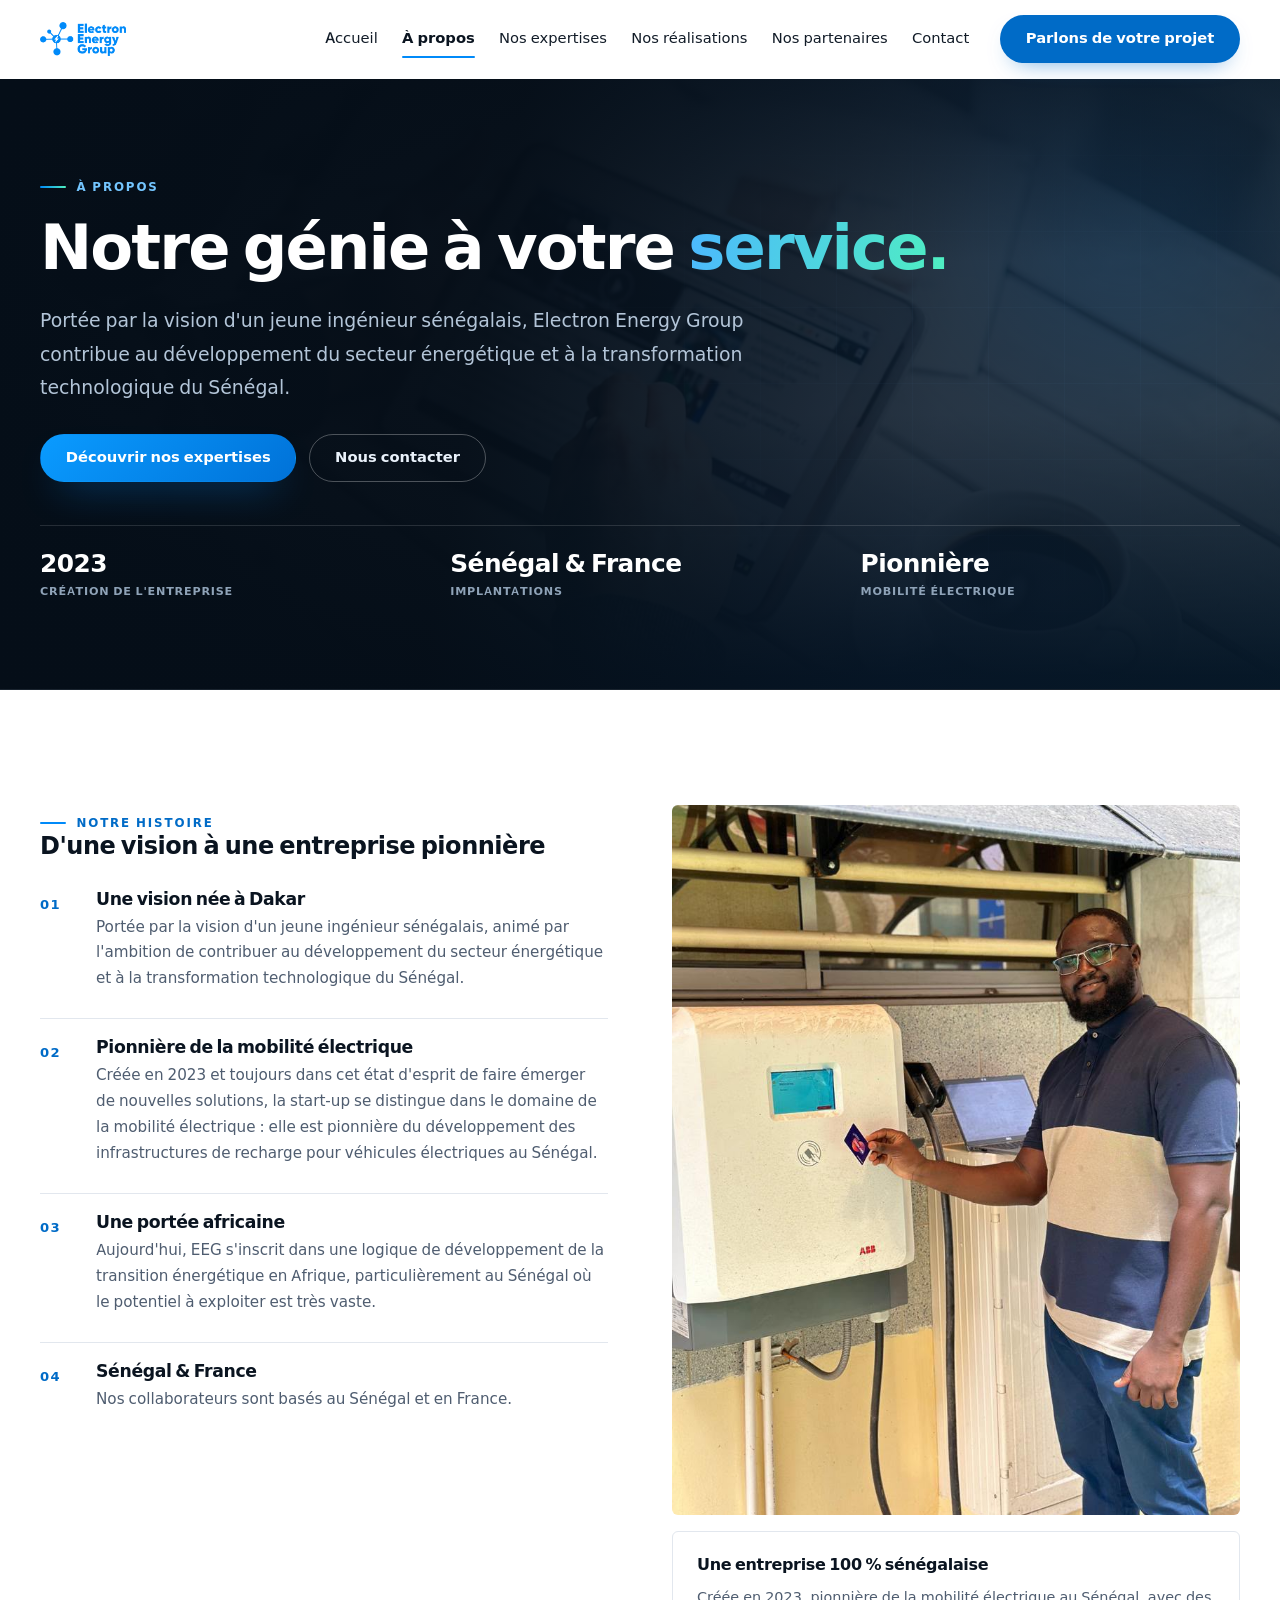
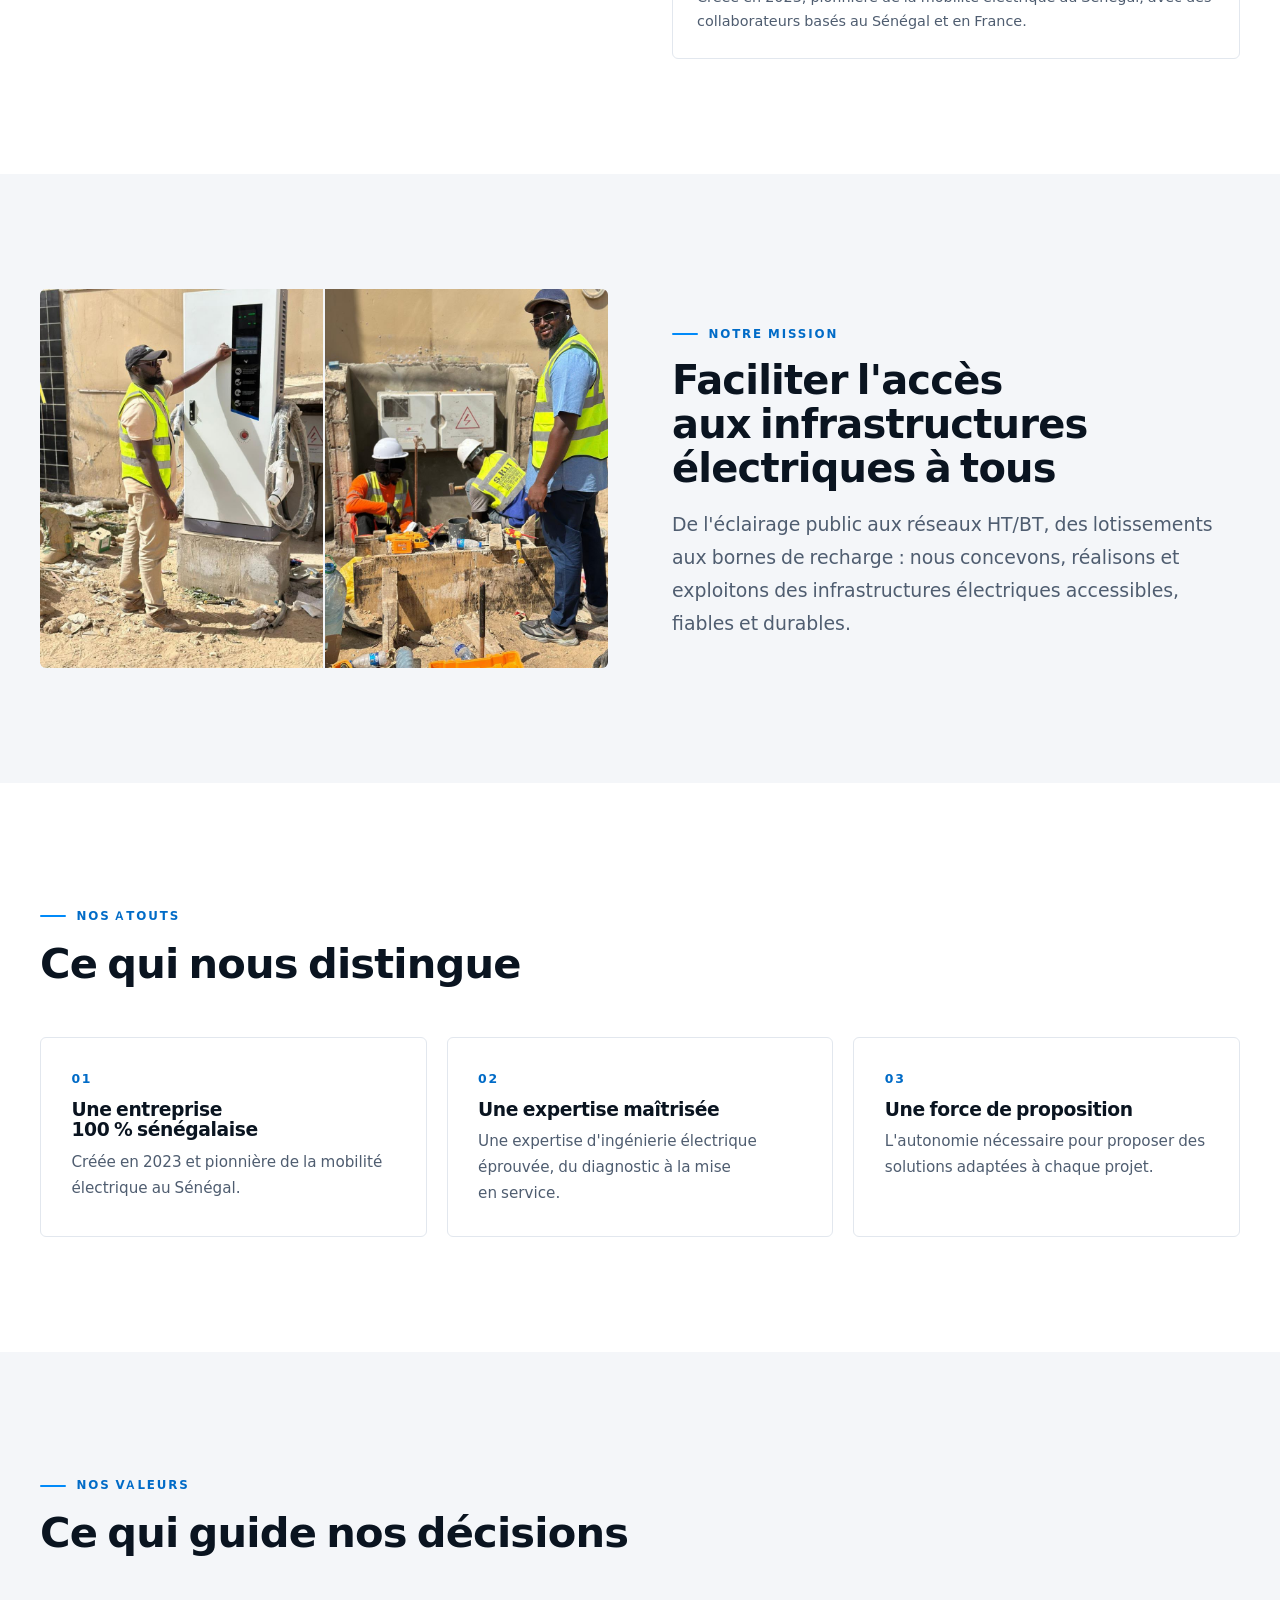
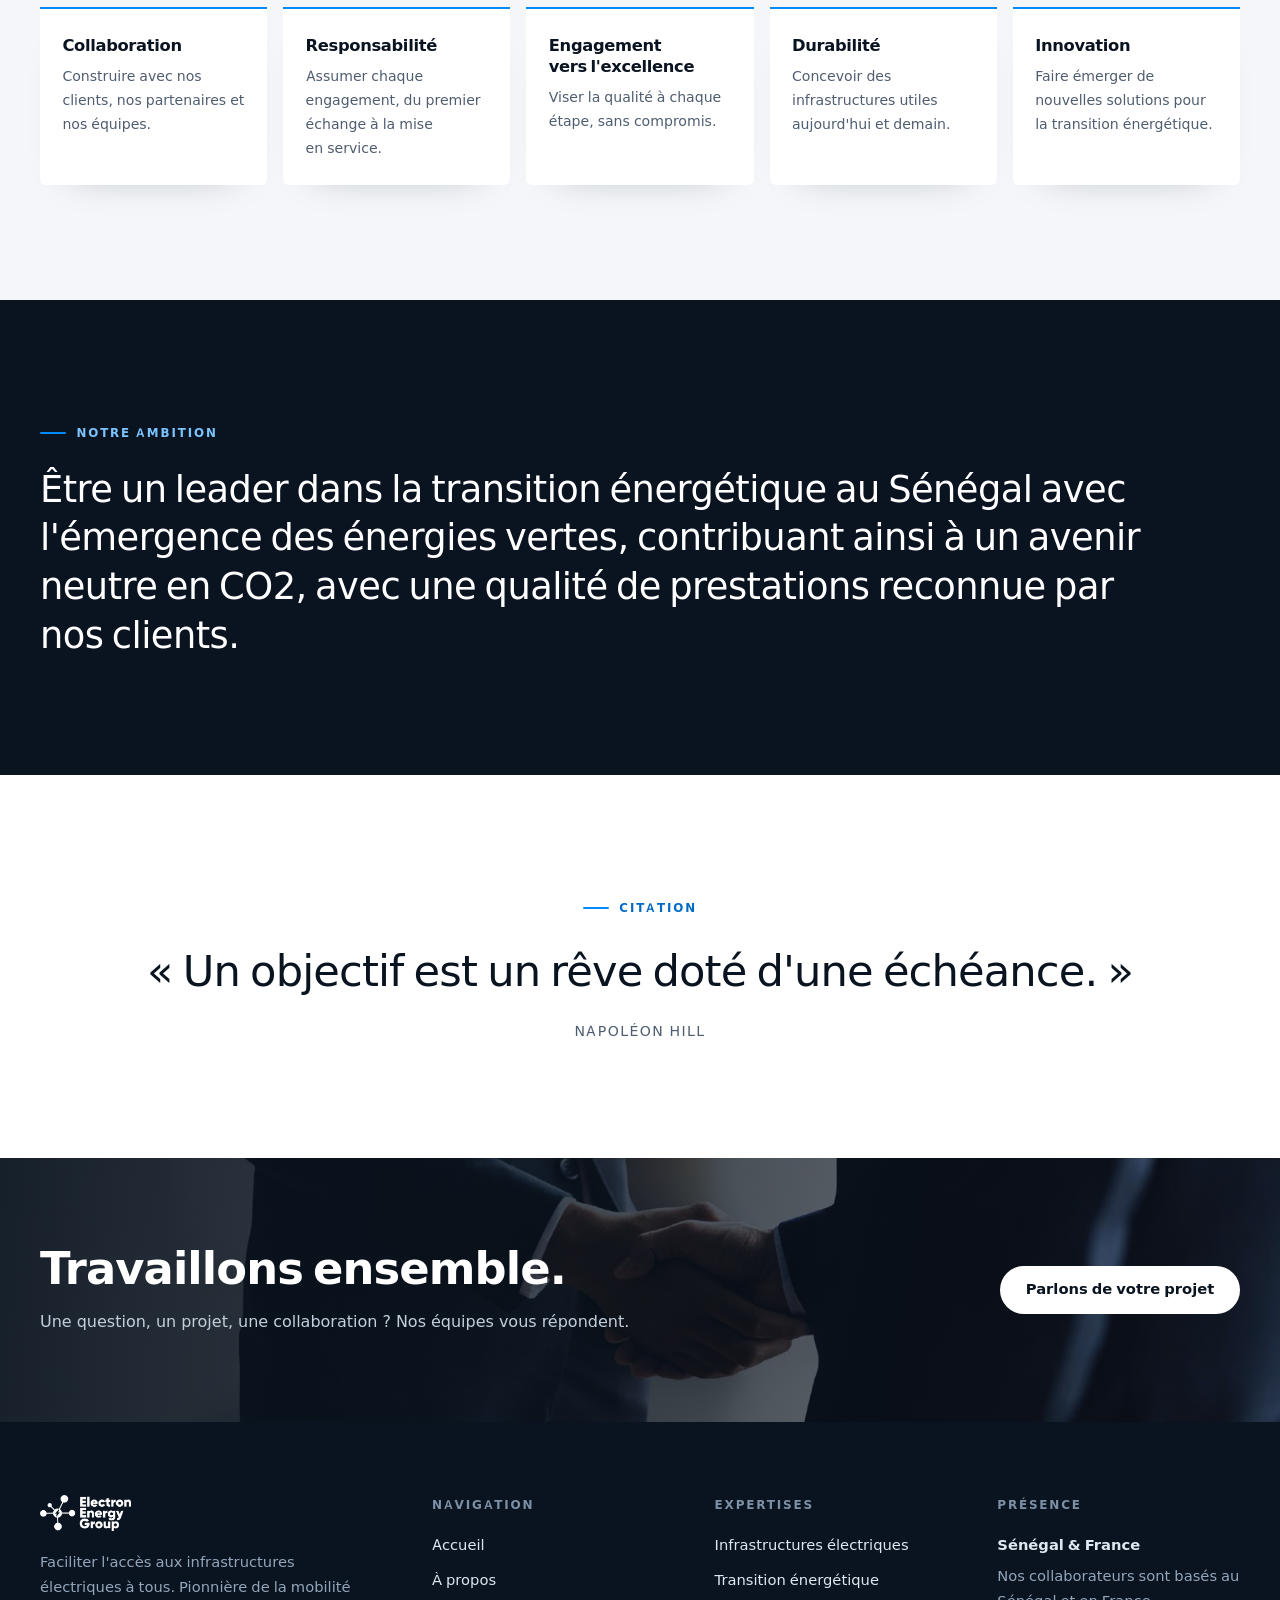
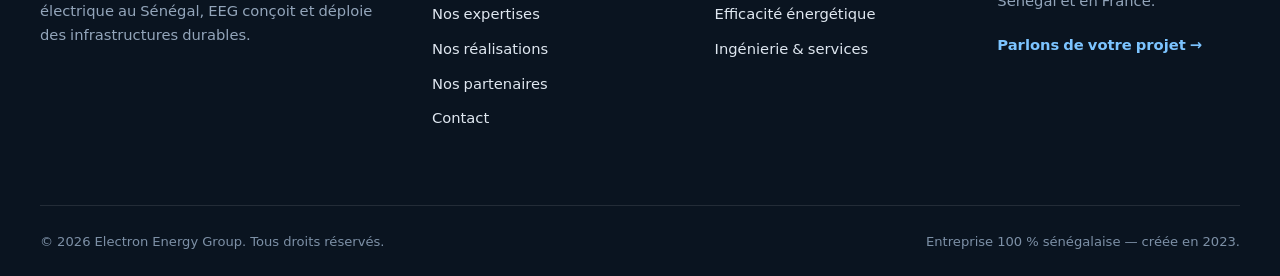
==== commit 9b03accc: "hero other page" ====
--- a/a-propos.html
+++ b/a-propos.html
@@ -5,25 +5,90 @@
   <meta name="viewport" content="width=device-width, initial-scale=1">
   <title>À propos — Electron Energy Group | Notre génie à votre service</title>
   <meta name="description" content="Portée par un jeune ingénieur sénégalais, EEG contribue au développement du secteur énergétique et à la transformation technologique du Sénégal depuis 2023.">
-  <link rel="canonical" href="https://electron-energy-group.example/a-propos.html">
+  <meta name="robots" content="index, follow, max-image-preview:large, max-snippet:-1, max-video-preview:-1">
+  <meta name="author" content="Electron Energy Group">
+  <link rel="canonical" href="https://www.electron-energy-group.com/a-propos.html">
   <meta property="og:type" content="website">
   <meta property="og:site_name" content="Electron Energy Group">
   <meta property="og:title" content="À propos — Electron Energy Group">
   <meta property="og:description" content="Notre génie à votre service : une entreprise sénégalaise créée en 2023, pionnière de la mobilité électrique au Sénégal.">
-  <meta property="og:url" content="https://electron-energy-group.example/a-propos.html">
-  <meta property="og:image" content="https://electron-energy-group.example/assets/img/realisation2.jpeg">
-  <meta property="og:image:alt" content="Infrastructure électrique déployée par Electron Energy Group au Sénégal">
+  <meta property="og:url" content="https://www.electron-energy-group.com/a-propos.html">
+  <meta property="og:image" content="https://www.electron-energy-group.com/assets/img/og-image.jpg">
+  <meta property="og:image:secure_url" content="https://www.electron-energy-group.com/assets/img/og-image.jpg">
+  <meta property="og:image:type" content="image/jpeg">
+  <meta property="og:image:width" content="1200">
+  <meta property="og:image:height" content="630">
+  <meta property="og:image:alt" content="Electron Energy Group — infrastructures électriques et mobilité électrique au Sénégal">
   <meta property="og:locale" content="fr_FR">
   <meta name="twitter:card" content="summary_large_image">
+  <meta name="twitter:title" content="À propos — Electron Energy Group">
+  <meta name="twitter:description" content="Notre génie à votre service : une entreprise sénégalaise créée en 2023, pionnière de la mobilité électrique au Sénégal.">
+  <meta name="twitter:image" content="https://www.electron-energy-group.com/assets/img/og-image.jpg">
+  <meta name="twitter:image:alt" content="Electron Energy Group — infrastructures électriques et mobilité électrique au Sénégal">
   <meta name="theme-color" content="#008af9">
-  <link rel="icon" href="assets/img/favicon.ico" sizes="any">
+  <link rel="icon" href="/favicon.ico" sizes="any">
+  <link rel="icon" type="image/png" sizes="48x48" href="assets/img/favicon-48.png">
+  <link rel="icon" type="image/png" sizes="96x96" href="assets/img/favicon-96.png">
   <link rel="icon" type="image/png" sizes="32x32" href="assets/img/favicon-32.png">
   <link rel="icon" type="image/png" sizes="16x16" href="assets/img/favicon-16.png">
+  <link rel="icon" type="image/png" sizes="192x192" href="assets/img/favicon-192.png">
+  <link rel="icon" type="image/png" sizes="512x512" href="assets/img/favicon-512.png">
   <link rel="apple-touch-icon" sizes="180x180" href="assets/img/favicon-180.png">
+  <link rel="manifest" href="site.webmanifest">
+  <meta name="application-name" content="Electron Energy Group">
+  <meta name="apple-mobile-web-app-title" content="Electron Energy Group">
   <link rel="preload" href="assets/fonts/space-grotesk-latin.woff2" as="font" type="font/woff2" crossorigin>
   <link rel="preload" href="assets/fonts/inter-latin.woff2" as="font" type="font/woff2" crossorigin>
-  <link rel="stylesheet" href="assets/css/style.css">
+  <link rel="stylesheet" href="assets/css/style.css?v=4">
   <script>document.documentElement.classList.add('js');</script>
+  <script type="application/ld+json">
+{
+    "@context": "https://schema.org",
+    "@graph": [
+      {
+        "@type": "BreadcrumbList",
+        "@id": "https://www.electron-energy-group.com/a-propos.html#breadcrumb",
+        "itemListElement": [
+          {
+            "@type": "ListItem",
+            "position": 1,
+            "name": "Accueil",
+            "item": "https://www.electron-energy-group.com/"
+          },
+          {
+            "@type": "ListItem",
+            "position": 2,
+            "name": "À propos",
+            "item": "https://www.electron-energy-group.com/a-propos.html"
+          }
+        ]
+      },
+      {
+        "@type": "AboutPage",
+        "@id": "https://www.electron-energy-group.com/a-propos.html#webpage",
+        "url": "https://www.electron-energy-group.com/a-propos.html",
+        "name": "À propos — Electron Energy Group",
+        "description": "Portée par un jeune ingénieur sénégalais, EEG contribue au développement du secteur énergétique et à la transformation technologique du Sénégal depuis 2023.",
+        "inLanguage": "fr-FR",
+        "isPartOf": {
+          "@id": "https://www.electron-energy-group.com/#website"
+        },
+        "about": {
+          "@id": "https://www.electron-energy-group.com/#organization"
+        },
+        "breadcrumb": {
+          "@id": "https://www.electron-energy-group.com/a-propos.html#breadcrumb"
+        },
+        "primaryImageOfPage": {
+          "@type": "ImageObject",
+          "url": "https://www.electron-energy-group.com/assets/img/og-image.jpg",
+          "width": 1200,
+          "height": 630
+        }
+      }
+    ]
+  }
+  </script>
 </head>
 <body data-page="a-propos">
   <a class="skip-link" href="#contenu">Aller au contenu</a>
@@ -53,11 +118,43 @@
   </header>
 
   <main id="contenu">
-    <section class="page-hero">
-      <div class="container">
-        <p class="kicker">À propos</p>
-        <h1>Notre génie à votre service.</h1>
-        <p class="lead">Portée par la vision d'un jeune ingénieur sénégalais, Electron Energy Group contribue au développement du secteur énergétique et à la transformation technologique du Sénégal.</p>
+    <section class="page-hero" aria-labelledby="titre-heros">
+      <div class="hero-backdrop" aria-hidden="true">
+        <picture>
+          <source srcset="assets/img/photo-mission.avif" type="image/avif">
+          <source srcset="assets/img/photo-mission.webp" type="image/webp">
+          <img src="assets/img/photo-mission.jpg" alt="" width="1200" height="800" fetchpriority="high" decoding="async">
+        </picture>
+        <span class="hero-glow hero-glow--one"></span>
+        <span class="hero-glow hero-glow--two"></span>
+        <span class="hero-grid-lines"></span>
+      </div>
+
+      <div class="container page-hero-inner">
+        <div class="page-hero-copy">
+          <p class="kicker">À propos</p>
+          <h1 id="titre-heros">Notre génie à votre <em>service.</em></h1>
+          <p class="lead">Portée par la vision d'un jeune ingénieur sénégalais, Electron Energy Group contribue au développement du secteur énergétique et à la transformation technologique du Sénégal.</p>
+          <div class="btn-group">
+            <a class="btn btn--primary" href="expertises.html">Découvrir nos expertises</a>
+            <a class="btn btn--ghost" href="contact.html">Nous contacter</a>
+          </div>
+        </div>
+
+        <ul class="page-hero-facts" aria-label="Repères">
+          <li>
+            <span class="fact-value">2023</span>
+            <span class="fact-label">Création de l'entreprise</span>
+          </li>
+          <li>
+            <span class="fact-value">Sénégal &amp; France</span>
+            <span class="fact-label">Implantations</span>
+          </li>
+          <li>
+            <span class="fact-value">Pionnière</span>
+            <span class="fact-label">Mobilité électrique</span>
+          </li>
+        </ul>
       </div>
     </section>
 
@@ -271,5 +368,31 @@
   </footer>
 
   <script src="assets/js/main.js" defer></script>
+  <nav class="bottom-nav" aria-label="Navigation mobile">
+    <a href="index.html">
+      <svg viewBox="0 0 24 24" aria-hidden="true"><path d="M3 10.5 12 3l9 7.5"/><path d="M5.5 9.5V20h13V9.5"/></svg>
+      <span>Accueil</span>
+    </a>
+    <a href="a-propos.html" aria-current="page">
+      <svg viewBox="0 0 24 24" aria-hidden="true"><circle cx="12" cy="12" r="9"/><path d="M12 10.5v6"/><circle cx="12" cy="7.5" r="0.8" fill="currentColor" stroke="none"/></svg>
+      <span>À propos</span>
+    </a>
+    <a href="expertises.html">
+      <svg viewBox="0 0 24 24" aria-hidden="true"><rect x="3.5" y="3.5" width="7" height="7" rx="1.5"/><rect x="13" y="3.5" width="7" height="7" rx="1.5"/><rect x="3.5" y="13" width="7" height="7" rx="1.5"/><rect x="13" y="13" width="7" height="7" rx="1.5"/></svg>
+      <span>Expertises</span>
+    </a>
+    <a href="realisations.html">
+      <svg viewBox="0 0 24 24" aria-hidden="true"><rect x="3.5" y="5" width="17" height="13" rx="2"/><circle cx="8.5" cy="10" r="1.6"/><path d="M6 16l4-4 3 3 4.5-4.5"/></svg>
+      <span>Réalisations</span>
+    </a>
+    <a href="partenaires.html">
+      <svg viewBox="0 0 24 24" aria-hidden="true"><circle cx="8" cy="8" r="3"/><circle cx="16" cy="8" r="3"/><path d="M3.5 18c0-2.5 2-4.5 4.5-4.5S12.5 15.5 12.5 18"/><path d="M11.5 18c0-2.5 2-4.5 4.5-4.5s4.5 2 4.5 4.5"/></svg>
+      <span>Partenaires</span>
+    </a>
+    <a href="contact.html">
+      <svg viewBox="0 0 24 24" aria-hidden="true"><rect x="3" y="5" width="18" height="14" rx="2"/><path d="M4 7l8 6 8-6"/></svg>
+      <span>Contact</span>
+    </a>
+  </nav>
 </body>
 </html>
--- a/assets/css/style.css
+++ b/assets/css/style.css
@@ -512,89 +512,527 @@
 
 /* ----------------------------- Héros ----------------------------- */
 .hero-home {
-  padding-block: clamp(3.5rem, 7vw, 6rem);
+  position: relative;
+  isolation: isolate;
   overflow: hidden;
-}
-
-.hero-grid {
-  display: grid;
-  grid-template-columns: 1.04fr 0.96fr;
-  align-items: center;
-  gap: clamp(2.5rem, 6vw, 5.5rem);
-}
-
-.hero-copy .kicker {
-  margin-bottom: 1.15rem;
-}
-
-.hero-copy h1 {
-  font-size: clamp(2.5rem, 5.4vw, 4.4rem);
-  letter-spacing: -0.03em;
-}
-
-.hero-copy h1 em {
-  font-style: normal;
-  color: var(--bleu);
-}
-
-.hero-copy .lead {
-  margin-top: 1.5rem;
-  max-width: 46ch;
-}
-
-.hero-frame {
-  position: relative;
-}
-
-.hero-frame::before {
-  content: '';
+  padding-block: clamp(3.75rem, 7vw, 6.5rem) clamp(3rem, 6vw, 5rem);
+  background: #07111d;
+  color: #eaf2fb;
+}
+
+/* Décor : photo, halos et trame technique */
+.hero-backdrop {
   position: absolute;
-  inset: 16px -16px -16px 16px;
-  border: 1px solid var(--ligne-forte);
-  border-radius: var(--radius);
-}
-
-.hero-media {
-  position: relative;
-  aspect-ratio: 4 / 3;
-  overflow: hidden;
-  border-radius: var(--radius);
-  background: var(--brume);
-}
-
-.hero-media img {
+  inset: 0;
+  z-index: -2;
+  pointer-events: none;
+}
+
+.hero-backdrop picture,
+.hero-backdrop img {
   display: block;
   width: 100%;
   height: 100%;
+}
+
+.hero-backdrop img {
   object-fit: cover;
-}
-
-.hero-media::after {
+  object-position: center 55%;
+  opacity: 0.34;
+  filter: saturate(1.05);
+}
+
+.hero-backdrop::after {
+  content: '';
+  position: absolute;
+  inset: 0;
+  background:
+    linear-gradient(
+      100deg,
+      #050e18 0%,
+      rgba(5, 14, 24, 0.94) 38%,
+      rgba(6, 25, 44, 0.55) 72%,
+      rgba(6, 32, 52, 0.45) 100%
+    ),
+    linear-gradient(to top, #07111d 2%, transparent 45%),
+    linear-gradient(to bottom, rgba(7, 17, 29, 0.7), transparent 30%);
+}
+
+.hero-glow {
+  position: absolute;
+  border-radius: 50%;
+  filter: blur(80px);
+  opacity: 0.55;
+}
+
+.hero-glow--one {
+  top: -14%;
+  right: -6%;
+  width: 36vw;
+  height: 36vw;
+  background: radial-gradient(circle, rgba(0, 138, 249, 0.55), transparent 68%);
+}
+
+.hero-glow--two {
+  bottom: -20%;
+  left: 28%;
+  width: 28vw;
+  height: 28vw;
+  background: radial-gradient(circle, rgba(47, 211, 155, 0.35), transparent 68%);
+}
+
+.hero-grid-lines {
+  position: absolute;
+  inset: 0;
+  background-image:
+    linear-gradient(rgba(140, 200, 255, 0.07) 1px, transparent 1px),
+    linear-gradient(90deg, rgba(140, 200, 255, 0.07) 1px, transparent 1px);
+  background-size: 76px 76px;
+  -webkit-mask-image: radial-gradient(ellipse 70% 80% at 75% 45%, #000 10%, transparent 72%);
+  mask-image: radial-gradient(ellipse 70% 80% at 75% 45%, #000 10%, transparent 72%);
+}
+
+.hero-grid {
+  position: relative;
+  display: grid;
+  grid-template-columns: minmax(0, 1.02fr) minmax(0, 0.98fr);
+  align-items: center;
+  gap: clamp(2.5rem, 5vw, 4.5rem);
+}
+
+.hero-copy {
+  position: relative;
+  z-index: 1;
+}
+
+.hero-home .kicker {
+  margin-bottom: 1.2rem;
+  color: #74c6ff;
+}
+
+.hero-home .kicker::before {
+  background: linear-gradient(90deg, var(--bleu), #4ff0c0);
+}
+
+.hero-copy h1 {
+  font-size: clamp(2.55rem, 5.2vw, 4.3rem);
+  letter-spacing: -0.03em;
+  color: #fff;
+}
+
+.hero-copy h1 em {
+  font-style: normal;
+  color: #4fd6ff;
+}
+
+@supports ((-webkit-background-clip: text) or (background-clip: text)) {
+  .hero-copy h1 em {
+    background: linear-gradient(100deg, #4cb8ff 0%, #4ff0c0 100%);
+    -webkit-background-clip: text;
+    background-clip: text;
+    color: transparent;
+  }
+}
+
+.hero-copy .lead {
+  margin-top: 1.5rem;
+  max-width: 48ch;
+  color: #b3c5d8;
+}
+
+.hero-home .btn-group {
+  margin-top: 2rem;
+}
+
+.hero-home .btn--primary,
+.page-hero .btn--primary {
+  background: linear-gradient(135deg, #0a9bff, #0072d8);
+  box-shadow: 0 18px 38px -20px rgba(0, 138, 249, 0.95);
+}
+
+.hero-home .btn--primary:hover,
+.page-hero .btn--primary:hover {
+  background: linear-gradient(135deg, #22a9ff, #0082ee);
+  box-shadow: 0 20px 44px -18px rgba(0, 138, 249, 1);
+}
+
+.hero-home .btn--ghost,
+.page-hero .btn--ghost {
+  border-color: rgba(255, 255, 255, 0.28);
+  color: #eaf2fb;
+}
+
+.hero-home .btn--ghost:hover,
+.page-hero .btn--ghost:hover {
+  border-color: rgba(79, 240, 192, 0.65);
+  color: #fff;
+  background: rgba(255, 255, 255, 0.06);
+}
+
+/* Les trois piliers : énergie, environnement, mobilité */
+.hero-pillars {
+  display: grid;
+  grid-template-columns: repeat(3, minmax(0, 1fr));
+  gap: clamp(0.75rem, 1.6vw, 1.4rem);
+  margin-top: clamp(2rem, 3.5vw, 2.8rem);
+  padding-top: 1.5rem;
+  border-top: 1px solid rgba(255, 255, 255, 0.13);
+  list-style: none;
+}
+
+.hero-pillars li {
+  display: flex;
+  align-items: flex-start;
+  gap: 0.6rem;
+  min-width: 0;
+}
+
+.hero-pillar-icon {
+  display: grid;
+  place-items: center;
+  flex: none;
+  width: 34px;
+  height: 34px;
+  border: 1px solid rgba(0, 138, 249, 0.35);
+  border-radius: 9px;
+  background: rgba(0, 138, 249, 0.16);
+  color: #63c4ff;
+}
+
+.hero-pillar-icon svg {
+  width: 17px;
+  height: 17px;
+  fill: none;
+  stroke: currentColor;
+  stroke-width: 1.7;
+  stroke-linecap: round;
+  stroke-linejoin: round;
+}
+
+.hero-pillars li:nth-child(2) .hero-pillar-icon {
+  border-color: rgba(47, 211, 155, 0.35);
+  background: rgba(47, 211, 155, 0.14);
+  color: #57e6c3;
+}
+
+.hero-pillars li:nth-child(3) .hero-pillar-icon {
+  border-color: rgba(79, 214, 255, 0.35);
+  background: rgba(79, 214, 255, 0.14);
+  color: #7ee0ff;
+}
+
+.hero-pillar-text {
+  font-size: 0.76rem;
+  line-height: 1.4;
+  color: #9db0c4;
+}
+
+.hero-pillar-text strong {
+  display: block;
+  margin-bottom: 0.1rem;
+  font-family: var(--font-display);
+  font-size: 0.92rem;
+  font-weight: 600;
+  color: #fff;
+}
+
+/* Composition visuelle : photo principale, insert et carte énergie */
+.hero-visual {
+  position: relative;
+  min-height: clamp(430px, 40vw, 560px);
+}
+
+.hero-photo {
+  position: absolute;
+  top: 0;
+  right: 0;
+  width: 84%;
+  height: 100%;
+  overflow: hidden;
+  border: 1px solid rgba(255, 255, 255, 0.16);
+  border-radius: 12px;
+  background: #0c1a2a;
+  box-shadow: 0 40px 90px -50px #000;
+}
+
+.hero-photo picture,
+.hero-photo img {
+  display: block;
+  width: 100%;
+  height: 100%;
+}
+
+.hero-photo img {
+  object-fit: cover;
+  object-position: center 35%;
+}
+
+.hero-photo::after {
   content: '';
   position: absolute;
   inset: auto 0 0 0;
-  height: 34%;
-  background: linear-gradient(to top, rgba(10, 20, 32, 0.32), transparent);
+  height: 42%;
+  background: linear-gradient(to top, rgba(5, 14, 24, 0.82), transparent);
   pointer-events: none;
 }
 
+.hero-photo-tag,
+.hero-inset-tag {
+  position: absolute;
+  z-index: 1;
+  display: inline-flex;
+  align-items: center;
+  gap: 0.45rem;
+  padding: 0.4rem 0.75rem;
+  border: 1px solid rgba(255, 255, 255, 0.18);
+  border-radius: 999px;
+  background: rgba(7, 17, 29, 0.74);
+  -webkit-backdrop-filter: blur(8px);
+  backdrop-filter: blur(8px);
+  font-size: 0.66rem;
+  font-weight: 600;
+  letter-spacing: 0.07em;
+  text-transform: uppercase;
+  color: #dce9f7;
+  white-space: nowrap;
+}
+
+.hero-photo-tag {
+  right: 1rem;
+  bottom: 1rem;
+}
+
+.hero-photo-tag::before {
+  content: '';
+  width: 6px;
+  height: 6px;
+  border-radius: 50%;
+  background: #4ff0c0;
+  box-shadow: 0 0 10px #4ff0c0;
+}
+
+.hero-inset {
+  position: absolute;
+  bottom: 7%;
+  left: 0;
+  z-index: 2;
+  width: 46%;
+  aspect-ratio: 4 / 3;
+  overflow: hidden;
+  border: 5px solid #07111d;
+  border-radius: 10px;
+  background: #0c1a2a;
+  box-shadow: 0 26px 60px -34px #000;
+}
+
+.hero-inset picture,
+.hero-inset img {
+  display: block;
+  width: 100%;
+  height: 100%;
+}
+
+.hero-inset img {
+  object-fit: cover;
+}
+
+.hero-inset-tag {
+  bottom: 0.55rem;
+  left: 0.55rem;
+  padding: 0.3rem 0.6rem;
+  font-size: 0.6rem;
+}
+
+.hero-energy-card {
+  position: absolute;
+  top: 7%;
+  left: 0;
+  z-index: 3;
+  width: min(220px, 48%);
+  padding: 0.95rem 1.05rem 1.05rem;
+  border: 1px solid rgba(255, 255, 255, 0.16);
+  border-radius: 12px;
+  background: rgba(8, 23, 38, 0.8);
+  -webkit-backdrop-filter: blur(14px);
+  backdrop-filter: blur(14px);
+  box-shadow: 0 24px 60px -36px #000;
+}
+
+.hero-card-label {
+  display: flex;
+  align-items: center;
+  gap: 0.45rem;
+  font-size: 0.62rem;
+  font-weight: 600;
+  letter-spacing: 0.13em;
+  text-transform: uppercase;
+  color: #9db0c4;
+}
+
+.hero-card-label::before {
+  content: '';
+  width: 7px;
+  height: 7px;
+  border-radius: 50%;
+  background: #4ff0c0;
+  box-shadow: 0 0 0 4px rgba(79, 240, 192, 0.14);
+}
+
+.hero-card-value {
+  margin-top: 0.35rem;
+  font-family: var(--font-display);
+  font-size: clamp(1.6rem, 2.6vw, 2.1rem);
+  font-weight: 600;
+  line-height: 1;
+  letter-spacing: -0.03em;
+  color: #fff;
+}
+
+.hero-card-value span {
+  margin-left: 0.2rem;
+  font-size: 0.75rem;
+  font-weight: 600;
+  letter-spacing: 0.06em;
+  color: #8fd4ff;
+}
+
+.hero-card-bar {
+  position: relative;
+  height: 5px;
+  margin-top: 0.8rem;
+  overflow: hidden;
+  border-radius: 999px;
+  background: rgba(255, 255, 255, 0.12);
+}
+
+.hero-card-bar span {
+  display: block;
+  width: 72%;
+  height: 100%;
+  border-radius: inherit;
+  background: linear-gradient(90deg, var(--bleu), #4ff0c0);
+  box-shadow: 0 0 14px rgba(79, 240, 192, 0.6);
+  transform-origin: left;
+  animation: hero-charge 2.8s ease-in-out infinite alternate;
+}
+
+@keyframes hero-charge {
+  from {
+    transform: scaleX(0.55);
+  }
+  to {
+    transform: scaleX(1);
+  }
+}
+
+.hero-card-note {
+  margin-top: 0.55rem;
+  font-size: 0.68rem;
+  line-height: 1.4;
+  color: #8fa3b8;
+}
+
+/* Héros des pages intérieures : même langage visuel que l'accueil */
 .page-hero {
-  padding-block: clamp(3.4rem, 7vw, 5.6rem) clamp(2.6rem, 5vw, 4rem);
-  border-bottom: 1px solid var(--ligne);
+  position: relative;
+  isolation: isolate;
+  overflow: hidden;
+  display: flex;
+  align-items: center;
+  padding-block: clamp(3.9rem, 7vw, 6.4rem);
+  background: #07111d;
+  color: #eaf2fb;
+  border-bottom: 1px solid rgba(255, 255, 255, 0.08);
+}
+
+.page-hero .hero-backdrop img {
+  opacity: 0.3;
+  object-position: center 45%;
+}
+
+.page-hero-inner {
+  position: relative;
+  z-index: 1;
+}
+
+.page-hero-copy {
+  max-width: 64rem;
 }
 
 .page-hero .kicker {
-  margin-bottom: 1rem;
+  margin-bottom: 1.1rem;
+  color: #74c6ff;
+}
+
+.page-hero .kicker::before {
+  background: linear-gradient(90deg, var(--bleu), #4ff0c0);
 }
 
 .page-hero h1 {
   font-size: clamp(2.3rem, 5vw, 3.9rem);
-  letter-spacing: -0.028em;
-  max-width: 22ch;
+  letter-spacing: -0.03em;
+  color: #fff;
+  max-width: 24ch;
+}
+
+.page-hero h1 em {
+  font-style: normal;
+  color: #4fd6ff;
+}
+
+@supports ((-webkit-background-clip: text) or (background-clip: text)) {
+  .page-hero h1 em {
+    background: linear-gradient(100deg, #4cb8ff 0%, #4ff0c0 100%);
+    -webkit-background-clip: text;
+    background-clip: text;
+    color: transparent;
+  }
 }
 
 .page-hero .lead {
-  margin-top: 1.3rem;
+  margin-top: 1.35rem;
+  max-width: 60ch;
+  color: #b3c5d8;
+}
+
+.page-hero .btn-group {
+  margin-top: 1.9rem;
+}
+
+/* Repères chiffrés sous l'accroche */
+.page-hero-facts {
+  display: grid;
+  grid-template-columns: repeat(auto-fit, minmax(170px, 1fr));
+  gap: clamp(0.9rem, 2.4vw, 2rem);
+  margin-top: clamp(2rem, 3.6vw, 2.7rem);
+  padding-top: 1.45rem;
+  border-top: 1px solid rgba(255, 255, 255, 0.13);
+  list-style: none;
+}
+
+.page-hero-facts li {
+  display: flex;
+  flex-direction: column;
+  gap: 0.25rem;
+  min-width: 0;
+}
+
+.fact-value {
+  font-family: var(--font-display);
+  font-size: clamp(1.15rem, 2vw, 1.55rem);
+  font-weight: 600;
+  line-height: 1.2;
+  letter-spacing: -0.02em;
+  color: #fff;
+}
+
+.fact-label {
+  font-size: 0.7rem;
+  font-weight: 600;
+  line-height: 1.45;
+  letter-spacing: 0.07em;
+  text-transform: uppercase;
+  color: #8fa3b8;
 }
 
 /* ----------------------------- Chiffres clés ----------------------------- */
@@ -735,7 +1173,7 @@
 }
 
 .realisation-card .media {
-  aspect-ratio: 4 / 3;
+  aspect-ratio: 3 / 2;
   overflow: hidden;
   background: var(--brume);
 }
@@ -789,7 +1227,7 @@
   display: grid;
   grid-template-columns: repeat(2, minmax(0, 1fr));
   gap: 2px;
-  aspect-ratio: 2 / 1;
+  aspect-ratio: 3 / 2;
   overflow: hidden;
   background: var(--brume);
 }
@@ -824,6 +1262,8 @@
 .media-pair--portrait {
   aspect-ratio: 3 / 2;
 }
+/* Note : .media-pair et .media utilisent le même ratio 3/2 — toutes les
+   boîtes d'images des cartes ont la même hauteur dans les grilles. */
 
 /* Réalisation mise en avant (sombre) */
 .feature-realisation {
@@ -1185,7 +1625,7 @@
   display: block;
   width: 100%;
   height: 100%;
-  object-fit: cover;
+  object-fit: contain;
 }
 
 .bornes-strip::-webkit-scrollbar {
@@ -1420,8 +1860,8 @@
 .partner-tile img {
   display: block;
   width: 100%;
-  max-width: 178px;
-  height: auto;
+  height: 64px;
+  object-fit: contain;
 }
 
 .partner-tile--dark {
@@ -1433,17 +1873,42 @@
   border-color: var(--bleu);
 }
 
-.partners-strip {
+/* Bandeau défilant des partenaires (accueil) */
+.partners-marquee {
+  position: relative;
+  overflow: hidden;
+  -webkit-mask-image: linear-gradient(to right, transparent, black 10%, black 90%, transparent);
+  mask-image: linear-gradient(to right, transparent, black 10%, black 90%, transparent);
+}
+
+.marquee-track {
   display: flex;
-  flex-wrap: wrap;
+  width: max-content;
+  animation: marquee-defilement 50s linear infinite;
+}
+
+.partners-marquee:hover .marquee-track,
+.partners-marquee:focus-within .marquee-track {
+  animation-play-state: paused;
+}
+
+.marquee-group {
+  display: flex;
   align-items: center;
-  gap: clamp(1.2rem, 3vw, 2.5rem);
-}
-
-.partners-strip img {
+  gap: clamp(2.2rem, 4.5vw, 3.8rem);
+  padding-right: clamp(2.2rem, 4.5vw, 3.8rem);
+}
+
+.marquee-group img {
   display: block;
-  width: 150px;
-  height: auto;
+  height: 52px;
+  width: auto;
+}
+
+@keyframes marquee-defilement {
+  to {
+    transform: translateX(-50%);
+  }
 }
 
 /* ----------------------------- Contact ----------------------------- */
@@ -1659,6 +2124,11 @@
   width: 100%;
   height: 100%;
   object-fit: cover;
+}
+
+/* ----------------------------- Bottom navigation mobile (Instagram-like) ----------------------------- */
+.bottom-nav {
+  display: none;
 }
 
 /* ----------------------------- Adaptations ----------------------------- */
@@ -1722,15 +2192,17 @@
 
   .hero-grid {
     grid-template-columns: 1fr;
-    gap: 2.6rem;
+    gap: 3rem;
   }
 
   .hero-copy .lead {
-    max-width: 60ch;
-  }
-
-  .hero-media {
-    aspect-ratio: 16 / 10;
+    max-width: 62ch;
+  }
+
+  .hero-visual {
+    width: min(100%, 560px);
+    min-height: 460px;
+    margin-inline: auto;
   }
 
   .feature-realisation {
@@ -1753,6 +2225,129 @@
 
   .contact-photo {
     aspect-ratio: 4 / 3;
+  }
+}
+
+@media (max-width: 740px) {
+  .nav-toggle {
+    display: none;
+  }
+
+  .main-nav {
+    display: none;
+  }
+
+  .hero-home {
+    padding-block: 3rem 2.75rem;
+  }
+
+  .page-hero {
+    padding-block: 3rem 2.7rem;
+  }
+
+  .page-hero-facts {
+    gap: 1rem;
+    padding-top: 1.2rem;
+  }
+
+  .hero-pillars {
+    grid-template-columns: 1fr;
+    gap: 0.85rem;
+  }
+
+  .hero-pillars li {
+    align-items: center;
+  }
+
+  .hero-visual {
+    min-height: 400px;
+  }
+
+  .hero-photo {
+    width: 88%;
+  }
+
+  .hero-inset {
+    width: 48%;
+  }
+
+  .hero-energy-card {
+    width: min(200px, 52%);
+  }
+
+  .bottom-nav {
+    position: fixed;
+    left: 0;
+    right: 0;
+    bottom: 0;
+    z-index: 120;
+    display: flex;
+    align-items: center;
+    justify-content: space-around;
+    gap: 0.2rem;
+    height: calc(60px + env(safe-area-inset-bottom, 0px));
+    padding: 0 0.35rem env(safe-area-inset-bottom, 0px);
+    background: rgba(255, 255, 255, 0.96);
+    -webkit-backdrop-filter: blur(14px);
+    backdrop-filter: blur(14px);
+    border-top: 1px solid var(--ligne);
+  }
+
+  .bottom-nav a {
+    flex: 1 1 0;
+    min-width: 0;
+    display: flex;
+    flex-direction: column;
+    align-items: center;
+    justify-content: center;
+    gap: 0.15rem;
+    padding: 0.35rem 0.1rem 0.2rem;
+    color: var(--ardoise);
+    text-decoration: none;
+    font-size: 0.62rem;
+    font-weight: 500;
+    line-height: 1.1;
+    transition: color 0.2s ease, transform 0.2s ease;
+    -webkit-tap-highlight-color: transparent;
+  }
+
+  .bottom-nav a svg {
+    width: 24px;
+    height: 24px;
+    stroke: currentColor;
+    fill: none;
+    stroke-width: 1.8;
+    stroke-linecap: round;
+    stroke-linejoin: round;
+    transition: transform 0.2s ease, stroke-width 0.2s ease;
+  }
+
+  .bottom-nav a span {
+    max-width: 100%;
+    overflow: hidden;
+    text-overflow: ellipsis;
+    white-space: nowrap;
+  }
+
+  .bottom-nav a[aria-current='page'] {
+    color: var(--nuit);
+    font-weight: 600;
+  }
+
+  .bottom-nav a[aria-current='page'] svg {
+    stroke-width: 2.2;
+  }
+
+  .bottom-nav a:active {
+    transform: scale(0.94);
+  }
+
+  body {
+    padding-bottom: calc(64px + env(safe-area-inset-bottom, 0px));
+  }
+
+  .site-footer {
+    padding-bottom: 0.2rem;
   }
 }
 
@@ -1853,10 +2448,6 @@
     grid-column: auto;
   }
 
-  .media-pair {
-    aspect-ratio: 16 / 10;
-  }
-
   .contact-aside {
     grid-template-columns: 1fr;
   }
@@ -1878,14 +2469,52 @@
     left: 1.1rem;
   }
 
-  .partners-strip img {
-    width: 118px;
+  .marquee-group img {
+    height: 40px;
+    width: auto;
   }
 }
 
 @media (max-width: 560px) {
   .brand img {
     height: 28px;
+  }
+
+  .hero-copy h1 {
+    font-size: clamp(2.15rem, 9.5vw, 2.9rem);
+  }
+
+  .page-hero h1 {
+    font-size: clamp(2.05rem, 8.6vw, 2.7rem);
+  }
+
+  .page-hero-facts {
+    grid-template-columns: repeat(2, minmax(0, 1fr));
+    gap: 1rem 1.1rem;
+  }
+
+  .hero-visual {
+    min-height: 350px;
+  }
+
+  .hero-photo {
+    width: 100%;
+  }
+
+  .hero-inset {
+    bottom: 0;
+    width: 45%;
+  }
+
+  .hero-energy-card {
+    top: 0;
+    width: min(190px, 56%);
+  }
+
+  .hero-photo-tag {
+    right: 0.7rem;
+    bottom: 0.7rem;
+    font-size: 0.6rem;
   }
 
   .footer-grid {
@@ -1911,6 +2540,13 @@
     opacity: 1;
     transform: none;
     transition: none;
+  }
+
+  .partners-marquee .marquee-track {
+    animation: none;
+    flex-wrap: wrap;
+    justify-content: center;
+    width: 100%;
   }
 
   .realisation-card:hover .media img,
@@ -1920,6 +2556,11 @@
     transform: none;
   }
 
+  .hero-card-bar span {
+    animation: none;
+    transform: none;
+  }
+
   .nav-link::after,
   .expertise-card::before,
   .link-arrow::after {
